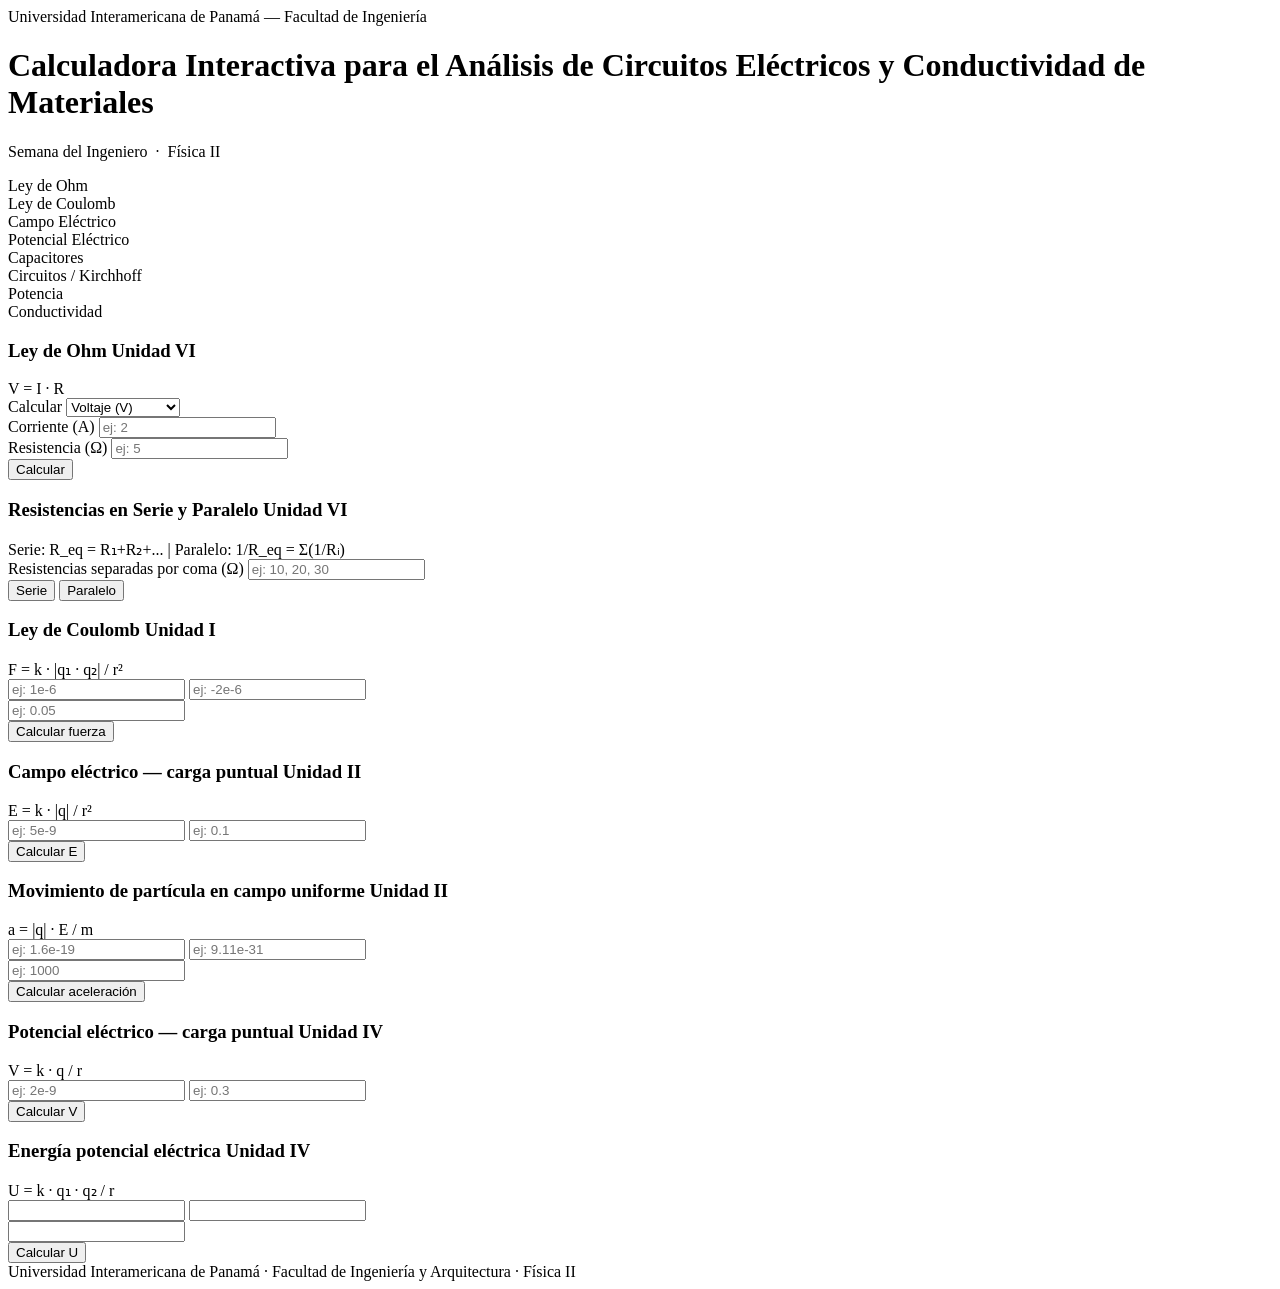
==== Final-code/index.html @ 4e96c0fd "feat: separa versión final standalone y versión de desarrollo del proyecto" ====
<!DOCTYPE html>
<html lang="es">
<head>
  <meta charset="UTF-8" />
  <meta name="viewport" content="width=device-width, initial-scale=1.0" />
  <title>Calculadora Interactiva — Análisis de Circuitos Eléctricos y Conductividad de Materiales</title>
  <link rel="stylesheet" href="styles.css">
</head>
<body>

<header>
  <div class="header-badge">Universidad Interamericana de Panamá — Facultad de Ingeniería</div>
  <h1>Calculadora Interactiva para el Análisis de Circuitos Eléctricos y Conductividad de Materiales</h1>
  <p>Semana del Ingeniero &nbsp;·&nbsp; Física II</p>
</header>

<div class="container">

  <div class="tabs">
    <div class="tab active" onclick="showTab('ohm',this)">Ley de Ohm</div>
    <div class="tab" onclick="showTab('coulomb',this)">Ley de Coulomb</div>
    <div class="tab" onclick="showTab('campo',this)">Campo Eléctrico</div>
    <div class="tab" onclick="showTab('potencial',this)">Potencial Eléctrico</div>
    <div class="tab" onclick="showTab('capacitor',this)">Capacitores</div>
    <div class="tab" onclick="showTab('kirchhoff',this)">Circuitos / Kirchhoff</div>
    <div class="tab" onclick="showTab('potencia',this)">Potencia</div>
    <div class="tab" onclick="showTab('materiales',this)">Conductividad</div>
  </div>

  <!-- ═══════════════ OHM ═══════════════ -->
  <div class="panel active" id="panel-ohm">
    <div class="card">
      <h3>Ley de Ohm <span class="badge">Unidad VI</span></h3>
      <div class="formula">V = I · R</div>

      <div class="field">
        <label>Calcular</label>
        <select id="ohm-target" onchange="resetR('ohm-res')">
          <option value="V">Voltaje (V)</option>
          <option value="I">Corriente (A)</option>
          <option value="R">Resistencia (Ω)</option>
        </select>
      </div>

      <div class="field-row">
        <div class="field">
          <label id="ohm-l1">Corriente (A)</label>
          <input type="number" id="ohm-a" placeholder="ej: 2">
        </div>
        <div class="field">
          <label id="ohm-l2">Resistencia (Ω)</label>
          <input type="number" id="ohm-b" placeholder="ej: 5">
        </div>
      </div>

      <button class="btn" onclick="calcOhm()">Calcular</button>

      <div class="result" id="ohm-res">
        <div class="result-value" id="ohm-val"></div>
        <div class="result-label" id="ohm-lbl"></div>
      </div>
    </div>

    <div class="card">
      <h3>Resistencias en Serie y Paralelo <span class="badge">Unidad VI</span></h3>
      <div class="formula">Serie: R_eq = R₁+R₂+... | Paralelo: 1/R_eq = Σ(1/Rᵢ)</div>

      <div class="field">
        <label>Resistencias separadas por coma (Ω)</label>
        <input type="text" id="res-list" placeholder="ej: 10, 20, 30">
      </div>

      <div class="btn-row">
        <button class="btn" onclick="calcSerie()">Serie</button>
        <button class="btn" onclick="calcParalelo()">Paralelo</button>
      </div>

      <div class="result" id="res-res">
        <div class="result-value" id="res-val"></div>
        <div class="result-label" id="res-lbl"></div>
      </div>
    </div>
  </div>  
  <!-- ═══════════════ COULOMb ═══════════════ -->
  <div class="panel" id="panel-coulomb">
    <div class="card">
      <h3>Ley de Coulomb <span class="badge">Unidad I</span></h3>
      <div class="formula">F = k · |q₁ · q₂| / r²</div>

      <div class="field-row">
        <input type="number" id="cou-q1" placeholder="ej: 1e-6">
        <input type="number" id="cou-q2" placeholder="ej: -2e-6">
      </div>

      <div class="field">
        <input type="number" id="cou-r" placeholder="ej: 0.05">
      </div>

      <button class="btn" onclick="calcCoulomb()">Calcular fuerza</button>

      <div class="result" id="cou-res">
        <div class="result-value" id="cou-val"></div>
        <div class="result-label" id="cou-lbl"></div>
      </div>
    </div>
  </div>

  <!-- ═══════════════ CAMPO ═══════════════ -->
  <div class="panel" id="panel-campo">
    <div class="card">
      <h3>Campo eléctrico — carga puntual <span class="badge">Unidad II</span></h3>
      <div class="formula">E = k · |q| / r²</div>

      <div class="field-row">
        <input type="number" id="ce-q" placeholder="ej: 5e-9">
        <input type="number" id="ce-r" placeholder="ej: 0.1">
      </div>

      <button class="btn" onclick="calcCampo()">Calcular E</button>

      <div class="result" id="ce-res">
        <div class="result-value" id="ce-val"></div>
        <div class="result-label" id="ce-lbl"></div>
      </div>
    </div>

    <div class="card">
      <h3>Movimiento de partícula en campo uniforme <span class="badge">Unidad II</span></h3>
      <div class="formula">a = |q| · E / m</div>

      <div class="field-row">
        <input type="number" id="mp-q" placeholder="ej: 1.6e-19">
        <input type="number" id="mp-m" placeholder="ej: 9.11e-31">
      </div>

      <div class="field">
        <input type="number" id="mp-e" placeholder="ej: 1000">
      </div>

      <button class="btn" onclick="calcMovPart()">Calcular aceleración</button>

      <div class="result" id="mp-res">
        <div class="result-value" id="mp-val"></div>
        <div class="result-label" id="mp-lbl"></div>
      </div>
    </div>
  </div>

  <!-- ═══════════════ POTENCIAL ═══════════════ -->
  <div class="panel" id="panel-potencial">
    <div class="card">
      <h3>Potencial eléctrico — carga puntual <span class="badge">Unidad IV</span></h3>
      <div class="formula">V = k · q / r</div>

      <div class="field-row">
        <input type="number" id="pot-q" placeholder="ej: 2e-9">
        <input type="number" id="pot-r" placeholder="ej: 0.3">
      </div>

      <button class="btn" onclick="calcPotencial()">Calcular V</button>

      <div class="result" id="pot-res">
        <div class="result-value" id="pot-val"></div>
        <div class="result-label" id="pot-lbl"></div>
      </div>
    </div>

    <div class="card">
      <h3>Energía potencial eléctrica <span class="badge">Unidad IV</span></h3>
      <div class="formula">U = k · q₁ · q₂ / r</div>

      <div class="field-row">
        <input type="number" id="ep-q1">
        <input type="number" id="ep-q2">
      </div>

      <div class="field">
        <input type="number" id="ep-r">
      </div>

      <button class="btn" onclick="calcEnergiaPot()">Calcular U</button>

      <div class="result" id="ep-res">
        <div class="result-value" id="ep-val"></div>
        <div class="result-label" id="ep-lbl"></div>
      </div>
    </div>
  </div>

  
  
</div>

<footer>
  Universidad Interamericana de Panamá · Facultad de Ingeniería y Arquitectura · Física II
</footer>

<script src="script.js"></script>
</body>
</html>
<!-- final -->
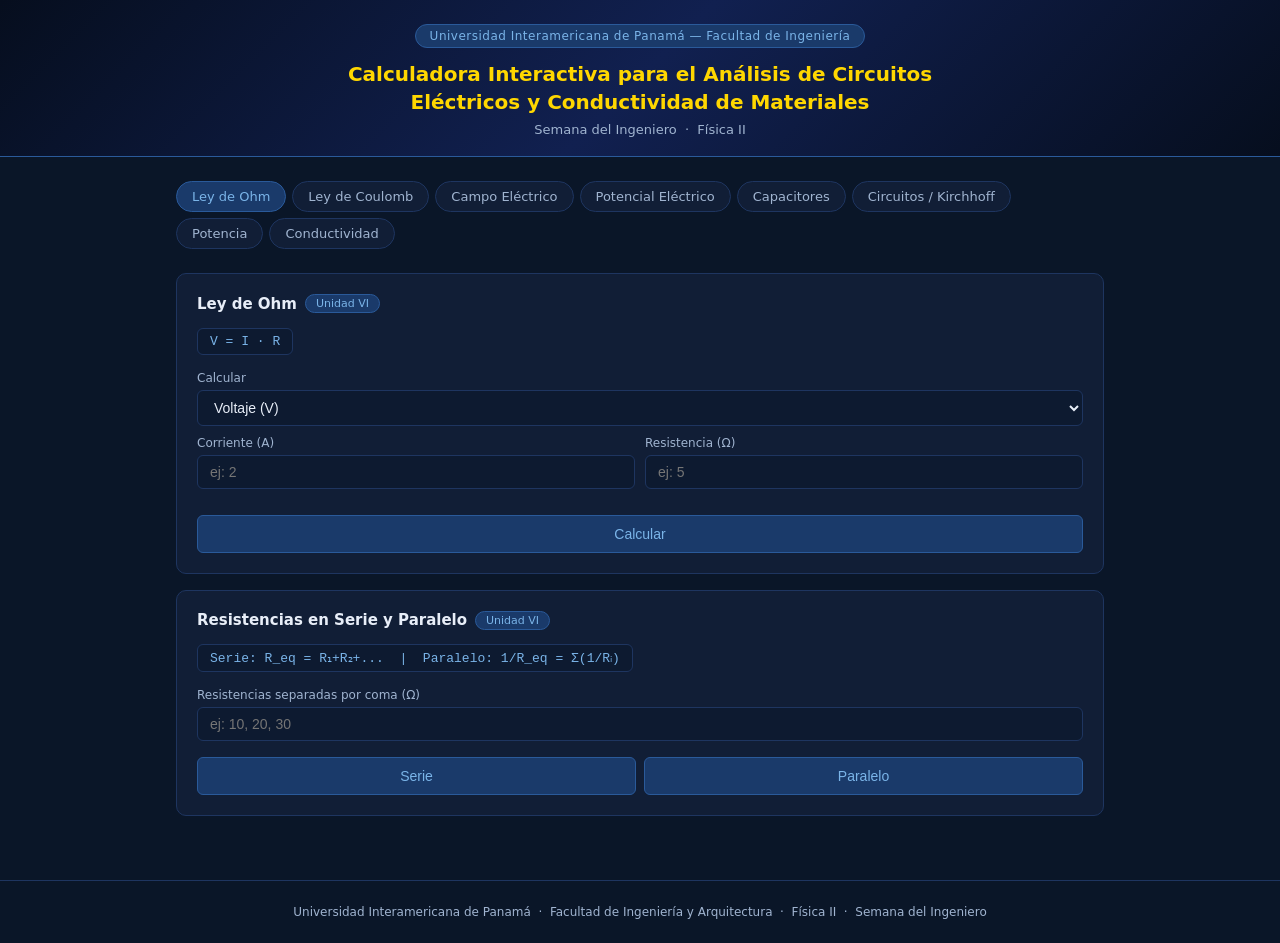
==== commit 8fb92dea: "fix" ====
--- a/Final-code/index.html
+++ b/Final-code/index.html
@@ -4,7 +4,225 @@
   <meta charset="UTF-8" />
   <meta name="viewport" content="width=device-width, initial-scale=1.0" />
   <title>Calculadora Interactiva — Análisis de Circuitos Eléctricos y Conductividad de Materiales</title>
-  <link rel="stylesheet" href="styles.css">
+  <style>
+    *, *::before, *::after { box-sizing: border-box; margin: 0; padding: 0; }
+
+    :root {
+      --navy: #0a1628;
+      --navy2: #1a2d5a;
+      --blue-mid: #2a5a9a;
+      --blue-light: #7ab4e8;
+      --gold: #FFD700;
+      --text: #e8eef8;
+      --text-muted: #a0b4d0;
+      --card-bg: #111e36;
+      --card-border: #1e3560;
+      --input-bg: #0d1a30;
+      --result-bg: #0f2040;
+      --green: #27a060;
+      --amber: #ba7517;
+      --red: #a32d2d;
+      --radius: 10px;
+      --radius-sm: 6px;
+    }
+
+    body {
+      font-family: 'Segoe UI', system-ui, sans-serif;
+      background: var(--navy);
+      color: var(--text);
+      min-height: 100vh;
+    }
+
+    /* ── HEADER ── */
+    header {
+      background: linear-gradient(135deg, #060e1e 0%, #112050 50%, #060e1e 100%);
+      border-bottom: 1px solid var(--blue-mid);
+      padding: 1.5rem 1rem 1.2rem;
+      text-align: center;
+    }
+
+    .header-badge {
+      display: inline-block;
+      background: #1a3a6a;
+      border: 1px solid var(--blue-mid);
+      color: var(--blue-light);
+      font-size: 12px;
+      padding: 4px 14px;
+      border-radius: 20px;
+      margin-bottom: 12px;
+      letter-spacing: 0.5px;
+    }
+
+    header h1 {
+      color: var(--gold);
+      font-size: clamp(15px, 3vw, 20px);
+      font-weight: 600;
+      line-height: 1.4;
+      max-width: 700px;
+      margin: 0 auto 6px;
+    }
+
+    header p {
+      color: var(--text-muted);
+      font-size: 13px;
+    }
+
+    /* ── LAYOUT ── */
+    .container { max-width: 960px; margin: 0 auto; padding: 1.5rem 1rem 3rem; }
+
+    /* ── TABS ── */
+    .tabs {
+      display: flex;
+      flex-wrap: wrap;
+      gap: 6px;
+      margin-bottom: 1.5rem;
+    }
+
+    .tab {
+      padding: 7px 15px;
+      border-radius: 20px;
+      border: 1px solid var(--card-border);
+      background: var(--card-bg);
+      color: var(--text-muted);
+      font-size: 13px;
+      cursor: pointer;
+      transition: all 0.15s;
+      white-space: nowrap;
+    }
+
+    .tab:hover { border-color: var(--blue-mid); color: var(--text); }
+    .tab.active { background: #1a3a6a; color: var(--blue-light); border-color: var(--blue-mid); }
+
+    /* ── PANELS ── */
+    .panel { display: none; }
+    .panel.active { display: block; }
+
+    /* ── CARDS ── */
+    .card {
+      background: var(--card-bg);
+      border: 1px solid var(--card-border);
+      border-radius: var(--radius);
+      padding: 1.25rem;
+      margin-bottom: 1rem;
+    }
+
+    .card h3 {
+      font-size: 15px;
+      font-weight: 600;
+      color: var(--text);
+      margin-bottom: 0.9rem;
+      display: flex;
+      align-items: center;
+      gap: 8px;
+      flex-wrap: wrap;
+    }
+
+    .badge {
+      font-size: 11px;
+      padding: 2px 10px;
+      border-radius: 12px;
+      background: #1a3a6a;
+      color: var(--blue-light);
+      border: 1px solid var(--blue-mid);
+      font-weight: 400;
+    }
+
+    /* ── FORMULA PILL ── */
+    .formula {
+      display: inline-block;
+      font-family: 'Courier New', monospace;
+      font-size: 13px;
+      background: var(--input-bg);
+      border: 1px solid var(--card-border);
+      padding: 5px 12px;
+      border-radius: var(--radius-sm);
+      color: var(--blue-light);
+      margin-bottom: 1rem;
+    }
+
+    /* ── FORM ELEMENTS ── */
+    .field-row { display: grid; grid-template-columns: 1fr 1fr; gap: 10px; margin-bottom: 10px; }
+    .field { display: flex; flex-direction: column; gap: 5px; margin-bottom: 10px; }
+    .field label { font-size: 12px; color: var(--text-muted); }
+
+    input[type="number"],
+    input[type="text"],
+    select {
+      background: var(--input-bg);
+      border: 1px solid var(--card-border);
+      border-radius: var(--radius-sm);
+      color: var(--text);
+      font-size: 14px;
+      padding: 8px 12px;
+      width: 100%;
+      outline: none;
+      transition: border-color 0.15s;
+    }
+
+    input:focus, select:focus { border-color: var(--blue-mid); }
+    select option { background: #0d1a30; }
+
+    /* ── BUTTONS ── */
+    .btn {
+      width: 100%;
+      padding: 10px;
+      border-radius: var(--radius-sm);
+      border: 1px solid var(--blue-mid);
+      background: #1a3a6a;
+      color: var(--blue-light);
+      font-size: 14px;
+      cursor: pointer;
+      margin-top: 6px;
+      transition: background 0.15s;
+    }
+    .btn:hover { background: #1e4580; }
+
+    .btn-row { display: grid; grid-template-columns: 1fr 1fr; gap: 8px; margin-top: 8px; }
+
+    /* ── RESULT BOX ── */
+    .result {
+      display: none;
+      margin-top: 12px;
+      padding: 12px 16px;
+      background: var(--result-bg);
+      border-radius: var(--radius-sm);
+      border-left: 3px solid var(--blue-mid);
+    }
+    .result.show { display: block; }
+    .result-value { font-size: 24px; font-weight: 600; color: var(--blue-light); }
+    .result-label { font-size: 12px; color: var(--text-muted); margin-top: 4px; font-family: 'Courier New', monospace; }
+
+    /* ── MATERIAL CARDS ── */
+    .mat-grid { display: grid; grid-template-columns: repeat(auto-fill, minmax(180px, 1fr)); gap: 10px; }
+    .mat-card {
+      background: var(--input-bg);
+      border: 1px solid var(--card-border);
+      border-radius: var(--radius-sm);
+      padding: 12px;
+    }
+    .mat-name { font-size: 13px; font-weight: 600; margin-bottom: 4px; }
+    .mat-val { font-size: 19px; font-weight: 600; color: var(--blue-light); }
+    .mat-unit { font-size: 11px; color: var(--text-muted); }
+    .mat-type { font-size: 11px; margin-top: 4px; }
+    .cond { color: #27a060; }
+    .semi { color: #ba7517; }
+    .ins  { color: #a32d2d; }
+
+    /* ── RESPONSIVE ── */
+    @media (max-width: 500px) {
+      .field-row, .btn-row { grid-template-columns: 1fr; }
+      .tab { font-size: 12px; padding: 6px 11px; }
+    }
+
+    /* ── FOOTER ── */
+    footer {
+      text-align: center;
+      padding: 1.5rem 1rem;
+      font-size: 12px;
+      color: var(--text-muted);
+      border-top: 1px solid var(--card-border);
+    }
+  </style>
 </head>
 <body>
 
@@ -16,6 +234,7 @@
 
 <div class="container">
 
+  <!-- TABS -->
   <div class="tabs">
     <div class="tab active" onclick="showTab('ohm',this)">Ley de Ohm</div>
     <div class="tab" onclick="showTab('coulomb',this)">Ley de Coulomb</div>
@@ -32,7 +251,6 @@
     <div class="card">
       <h3>Ley de Ohm <span class="badge">Unidad VI</span></h3>
       <div class="formula">V = I · R</div>
-
       <div class="field">
         <label>Calcular</label>
         <select id="ohm-target" onchange="resetR('ohm-res')">
@@ -41,67 +259,38 @@
           <option value="R">Resistencia (Ω)</option>
         </select>
       </div>
-
-      <div class="field-row">
-        <div class="field">
-          <label id="ohm-l1">Corriente (A)</label>
-          <input type="number" id="ohm-a" placeholder="ej: 2">
-        </div>
-        <div class="field">
-          <label id="ohm-l2">Resistencia (Ω)</label>
-          <input type="number" id="ohm-b" placeholder="ej: 5">
-        </div>
-      </div>
-
+      <div class="field-row">
+        <div class="field"><label id="ohm-l1">Corriente (A)</label><input type="number" id="ohm-a" placeholder="ej: 2"></div>
+        <div class="field"><label id="ohm-l2">Resistencia (Ω)</label><input type="number" id="ohm-b" placeholder="ej: 5"></div>
+      </div>
       <button class="btn" onclick="calcOhm()">Calcular</button>
-
-      <div class="result" id="ohm-res">
-        <div class="result-value" id="ohm-val"></div>
-        <div class="result-label" id="ohm-lbl"></div>
-      </div>
-    </div>
-
+      <div class="result" id="ohm-res"><div class="result-value" id="ohm-val"></div><div class="result-label" id="ohm-lbl"></div></div>
+    </div>
     <div class="card">
       <h3>Resistencias en Serie y Paralelo <span class="badge">Unidad VI</span></h3>
-      <div class="formula">Serie: R_eq = R₁+R₂+... | Paralelo: 1/R_eq = Σ(1/Rᵢ)</div>
-
-      <div class="field">
-        <label>Resistencias separadas por coma (Ω)</label>
-        <input type="text" id="res-list" placeholder="ej: 10, 20, 30">
-      </div>
-
+      <div class="formula">Serie: R_eq = R₁+R₂+... &nbsp;|&nbsp; Paralelo: 1/R_eq = Σ(1/Rᵢ)</div>
+      <div class="field"><label>Resistencias separadas por coma (Ω)</label><input type="text" id="res-list" placeholder="ej: 10, 20, 30"></div>
       <div class="btn-row">
         <button class="btn" onclick="calcSerie()">Serie</button>
         <button class="btn" onclick="calcParalelo()">Paralelo</button>
       </div>
-
-      <div class="result" id="res-res">
-        <div class="result-value" id="res-val"></div>
-        <div class="result-label" id="res-lbl"></div>
-      </div>
-    </div>
-  </div>  
-  <!-- ═══════════════ COULOMb ═══════════════ -->
+      <div class="result" id="res-res"><div class="result-value" id="res-val"></div><div class="result-label" id="res-lbl"></div></div>
+    </div>
+  </div>
+
+  <!-- ═══════════════ COULOMB ═══════════════ -->
   <div class="panel" id="panel-coulomb">
     <div class="card">
       <h3>Ley de Coulomb <span class="badge">Unidad I</span></h3>
       <div class="formula">F = k · |q₁ · q₂| / r²</div>
-
-      <div class="field-row">
-        <input type="number" id="cou-q1" placeholder="ej: 1e-6">
-        <input type="number" id="cou-q2" placeholder="ej: -2e-6">
-      </div>
-
-      <div class="field">
-        <input type="number" id="cou-r" placeholder="ej: 0.05">
-      </div>
-
+      <p style="font-size:12px;color:var(--text-muted);margin-bottom:12px">k = 8.99 × 10⁹ N·m²/C²</p>
+      <div class="field-row">
+        <div class="field"><label>Carga q₁ (C)</label><input type="number" id="cou-q1" placeholder="ej: 1e-6"></div>
+        <div class="field"><label>Carga q₂ (C)</label><input type="number" id="cou-q2" placeholder="ej: -2e-6"></div>
+      </div>
+      <div class="field"><label>Distancia r (m)</label><input type="number" id="cou-r" placeholder="ej: 0.05"></div>
       <button class="btn" onclick="calcCoulomb()">Calcular fuerza</button>
-
-      <div class="result" id="cou-res">
-        <div class="result-value" id="cou-val"></div>
-        <div class="result-label" id="cou-lbl"></div>
-      </div>
+      <div class="result" id="cou-res"><div class="result-value" id="cou-val"></div><div class="result-label" id="cou-lbl"></div></div>
     </div>
   </div>
 
@@ -110,39 +299,23 @@
     <div class="card">
       <h3>Campo eléctrico — carga puntual <span class="badge">Unidad II</span></h3>
       <div class="formula">E = k · |q| / r²</div>
-
-      <div class="field-row">
-        <input type="number" id="ce-q" placeholder="ej: 5e-9">
-        <input type="number" id="ce-r" placeholder="ej: 0.1">
-      </div>
-
+      <div class="field-row">
+        <div class="field"><label>Carga fuente q (C)</label><input type="number" id="ce-q" placeholder="ej: 5e-9"></div>
+        <div class="field"><label>Distancia r (m)</label><input type="number" id="ce-r" placeholder="ej: 0.1"></div>
+      </div>
       <button class="btn" onclick="calcCampo()">Calcular E</button>
-
-      <div class="result" id="ce-res">
-        <div class="result-value" id="ce-val"></div>
-        <div class="result-label" id="ce-lbl"></div>
-      </div>
-    </div>
-
+      <div class="result" id="ce-res"><div class="result-value" id="ce-val"></div><div class="result-label" id="ce-lbl"></div></div>
+    </div>
     <div class="card">
       <h3>Movimiento de partícula en campo uniforme <span class="badge">Unidad II</span></h3>
       <div class="formula">a = |q| · E / m</div>
-
-      <div class="field-row">
-        <input type="number" id="mp-q" placeholder="ej: 1.6e-19">
-        <input type="number" id="mp-m" placeholder="ej: 9.11e-31">
-      </div>
-
-      <div class="field">
-        <input type="number" id="mp-e" placeholder="ej: 1000">
-      </div>
-
+      <div class="field-row">
+        <div class="field"><label>Carga q (C)</label><input type="number" id="mp-q" placeholder="ej: 1.6e-19"></div>
+        <div class="field"><label>Masa m (kg)</label><input type="number" id="mp-m" placeholder="ej: 9.11e-31"></div>
+      </div>
+      <div class="field"><label>Campo E (N/C)</label><input type="number" id="mp-e" placeholder="ej: 1000"></div>
       <button class="btn" onclick="calcMovPart()">Calcular aceleración</button>
-
-      <div class="result" id="mp-res">
-        <div class="result-value" id="mp-val"></div>
-        <div class="result-label" id="mp-lbl"></div>
-      </div>
+      <div class="result" id="mp-res"><div class="result-value" id="mp-val"></div><div class="result-label" id="mp-lbl"></div></div>
     </div>
   </div>
 
@@ -151,51 +324,349 @@
     <div class="card">
       <h3>Potencial eléctrico — carga puntual <span class="badge">Unidad IV</span></h3>
       <div class="formula">V = k · q / r</div>
-
-      <div class="field-row">
-        <input type="number" id="pot-q" placeholder="ej: 2e-9">
-        <input type="number" id="pot-r" placeholder="ej: 0.3">
-      </div>
-
+      <div class="field-row">
+        <div class="field"><label>Carga q (C)</label><input type="number" id="pot-q" placeholder="ej: 2e-9"></div>
+        <div class="field"><label>Distancia r (m)</label><input type="number" id="pot-r" placeholder="ej: 0.3"></div>
+      </div>
       <button class="btn" onclick="calcPotencial()">Calcular V</button>
-
-      <div class="result" id="pot-res">
-        <div class="result-value" id="pot-val"></div>
-        <div class="result-label" id="pot-lbl"></div>
-      </div>
-    </div>
-
+      <div class="result" id="pot-res"><div class="result-value" id="pot-val"></div><div class="result-label" id="pot-lbl"></div></div>
+    </div>
     <div class="card">
       <h3>Energía potencial eléctrica <span class="badge">Unidad IV</span></h3>
       <div class="formula">U = k · q₁ · q₂ / r</div>
-
-      <div class="field-row">
-        <input type="number" id="ep-q1">
-        <input type="number" id="ep-q2">
-      </div>
-
+      <div class="field-row">
+        <div class="field"><label>Carga q₁ (C)</label><input type="number" id="ep-q1" placeholder="ej: 1e-9"></div>
+        <div class="field"><label>Carga q₂ (C)</label><input type="number" id="ep-q2" placeholder="ej: 1e-9"></div>
+      </div>
+      <div class="field"><label>Distancia r (m)</label><input type="number" id="ep-r" placeholder="ej: 0.2"></div>
+      <button class="btn" onclick="calcEnergiaPot()">Calcular U</button>
+      <div class="result" id="ep-res"><div class="result-value" id="ep-val"></div><div class="result-label" id="ep-lbl"></div></div>
+    </div>
+  </div>
+
+  <!-- ═══════════════ CAPACITOR ═══════════════ -->
+  <div class="panel" id="panel-capacitor">
+    <div class="card">
+      <h3>Capacitancia <span class="badge">Unidad V</span></h3>
+      <div class="formula">C = Q / V</div>
       <div class="field">
-        <input type="number" id="ep-r">
-      </div>
-
-      <button class="btn" onclick="calcEnergiaPot()">Calcular U</button>
-
-      <div class="result" id="ep-res">
-        <div class="result-value" id="ep-val"></div>
-        <div class="result-label" id="ep-lbl"></div>
-      </div>
-    </div>
-  </div>
-
-  
-  
+        <label>Calcular</label>
+        <select id="cap-target" onchange="resetR('cap-res')">
+          <option value="C">Capacitancia (F)</option>
+          <option value="Q">Carga (C)</option>
+          <option value="V">Voltaje (V)</option>
+        </select>
+      </div>
+      <div class="field-row">
+        <div class="field"><label id="cap-l1">Carga Q (C)</label><input type="number" id="cap-a" placeholder="ej: 1e-6"></div>
+        <div class="field"><label id="cap-l2">Voltaje V (V)</label><input type="number" id="cap-b" placeholder="ej: 12"></div>
+      </div>
+      <button class="btn" onclick="calcCap()">Calcular</button>
+      <div class="result" id="cap-res"><div class="result-value" id="cap-val"></div><div class="result-label" id="cap-lbl"></div></div>
+    </div>
+    <div class="card">
+      <h3>Energía almacenada en capacitor <span class="badge">Unidad V</span></h3>
+      <div class="formula">U = ½ · C · V²</div>
+      <div class="field-row">
+        <div class="field"><label>Capacitancia C (F)</label><input type="number" id="uc-c" placeholder="ej: 100e-6"></div>
+        <div class="field"><label>Voltaje V (V)</label><input type="number" id="uc-v" placeholder="ej: 12"></div>
+      </div>
+      <button class="btn" onclick="calcEnCap()">Calcular energía</button>
+      <div class="result" id="uc-res"><div class="result-value" id="uc-val"></div><div class="result-label" id="uc-lbl"></div></div>
+    </div>
+    <div class="card">
+      <h3>Capacitores en serie y paralelo <span class="badge">Unidad V</span></h3>
+      <div class="formula">Serie: 1/C = Σ(1/Cᵢ) &nbsp;|&nbsp; Paralelo: C = ΣCᵢ</div>
+      <div class="field"><label>Capacitancias separadas por coma (F)</label><input type="text" id="capn-list" placeholder="ej: 10e-6, 20e-6, 30e-6"></div>
+      <div class="btn-row">
+        <button class="btn" onclick="calcCapSerie()">Serie</button>
+        <button class="btn" onclick="calcCapPar()">Paralelo</button>
+      </div>
+      <div class="result" id="capn-res"><div class="result-value" id="capn-val"></div><div class="result-label" id="capn-lbl"></div></div>
+    </div>
+  </div>
+
+  <!-- ═══════════════ KIRCHHOFF ═══════════════ -->
+  <div class="panel" id="panel-kirchhoff">
+    <div class="card">
+      <h3>Divisor de voltaje <span class="badge">Unidad VII</span></h3>
+      <div class="formula">V₂ = Vs · R₂ / (R₁ + R₂)</div>
+      <div class="field-row">
+        <div class="field"><label>Voltaje fuente Vs (V)</label><input type="number" id="dv-vs" placeholder="ej: 12"></div>
+        <div class="field"><label>R₁ (Ω)</label><input type="number" id="dv-r1" placeholder="ej: 100"></div>
+      </div>
+      <div class="field"><label>R₂ (Ω)</label><input type="number" id="dv-r2" placeholder="ej: 200"></div>
+      <button class="btn" onclick="calcDivisor()">Calcular V₂</button>
+      <div class="result" id="dv-res"><div class="result-value" id="dv-val"></div><div class="result-label" id="dv-lbl"></div></div>
+    </div>
+    <div class="card">
+      <h3>KVL — Lazo simple (Leyes de Kirchhoff) <span class="badge">Unidad VII</span></h3>
+      <div class="formula">ΣV = 0 &nbsp;→&nbsp; I = FEM / (R₁ + R₂)</div>
+      <div class="field-row">
+        <div class="field"><label>FEM / Fuente (V)</label><input type="number" id="kv-fem" placeholder="ej: 9"></div>
+        <div class="field"><label>R₁ (Ω)</label><input type="number" id="kv-r1" placeholder="ej: 100"></div>
+      </div>
+      <div class="field"><label>R₂ (Ω)</label><input type="number" id="kv-r2" placeholder="ej: 200"></div>
+      <button class="btn" onclick="calcKVL()">Calcular corriente y caídas</button>
+      <div class="result" id="kv-res"><div class="result-value" id="kv-val"></div><div class="result-label" id="kv-lbl"></div></div>
+    </div>
+  </div>
+
+  <!-- ═══════════════ POTENCIA ═══════════════ -->
+  <div class="panel" id="panel-potencia">
+    <div class="card">
+      <h3>Potencia eléctrica <span class="badge">Unidad VI</span></h3>
+      <div class="formula">P = V · I = I² · R = V² / R</div>
+      <div class="field">
+        <label>Calcular usando</label>
+        <select id="pw-mode" onchange="resetR('pw-res')">
+          <option value="VI">V y I → P</option>
+          <option value="IR">I y R → P</option>
+          <option value="VR">V y R → P</option>
+        </select>
+      </div>
+      <div class="field-row">
+        <div class="field"><label id="pw-l1">Voltaje V (V)</label><input type="number" id="pw-a" placeholder="ej: 120"></div>
+        <div class="field"><label id="pw-l2">Corriente I (A)</label><input type="number" id="pw-b" placeholder="ej: 2"></div>
+      </div>
+      <button class="btn" onclick="calcPotencia()">Calcular potencia</button>
+      <div class="result" id="pw-res"><div class="result-value" id="pw-val"></div><div class="result-label" id="pw-lbl"></div></div>
+    </div>
+    <div class="card">
+      <h3>Efecto Joule — Calor disipado <span class="badge">Unidad VI</span></h3>
+      <div class="formula">Q = I² · R · t</div>
+      <div class="field-row">
+        <div class="field"><label>Corriente I (A)</label><input type="number" id="j-i" placeholder="ej: 3"></div>
+        <div class="field"><label>Resistencia R (Ω)</label><input type="number" id="j-r" placeholder="ej: 10"></div>
+      </div>
+      <div class="field"><label>Tiempo t (s)</label><input type="number" id="j-t" placeholder="ej: 60"></div>
+      <button class="btn" onclick="calcJoule()">Calcular calor disipado</button>
+      <div class="result" id="j-res"><div class="result-value" id="j-val"></div><div class="result-label" id="j-lbl"></div></div>
+    </div>
+  </div>
+
+  <!-- ═══════════════ MATERIALES ═══════════════ -->
+  <div class="panel" id="panel-materiales">
+    <div class="card">
+      <h3>Conductividad eléctrica de materiales <span class="badge">Unidades I · III · VI</span></h3>
+      <div class="mat-grid">
+        <div class="mat-card"><div class="mat-name">Cobre</div><div class="mat-val">5.96×10⁷</div><div class="mat-unit">S/m</div><div class="mat-type cond">Conductor — electrones libres</div></div>
+        <div class="mat-card"><div class="mat-name">Aluminio</div><div class="mat-val">3.77×10⁷</div><div class="mat-unit">S/m</div><div class="mat-type cond">Conductor — electrones libres</div></div>
+        <div class="mat-card"><div class="mat-name">Hierro</div><div class="mat-val">1.00×10⁷</div><div class="mat-unit">S/m</div><div class="mat-type cond">Conductor — electrones libres</div></div>
+        <div class="mat-card"><div class="mat-name">Silicio</div><div class="mat-val">~1×10³</div><div class="mat-unit">S/m</div><div class="mat-type semi">Semiconductor</div></div>
+        <div class="mat-card"><div class="mat-name">Agua con sal</div><div class="mat-val">~21.4</div><div class="mat-unit">S/m</div><div class="mat-type semi">Conductor iónico</div></div>
+        <div class="mat-card"><div class="mat-name">Agua destilada</div><div class="mat-val">~5.5×10⁻⁶</div><div class="mat-unit">S/m</div><div class="mat-type ins">Muy baja conductividad</div></div>
+        <div class="mat-card"><div class="mat-name">Vidrio</div><div class="mat-val">~10⁻¹²</div><div class="mat-unit">S/m</div><div class="mat-type ins">Aislador</div></div>
+        <div class="mat-card"><div class="mat-name">Caucho</div><div class="mat-val">~10⁻¹⁵</div><div class="mat-unit">S/m</div><div class="mat-type ins">Aislador</div></div>
+      </div>
+    </div>
+    <div class="card">
+      <h3>Resistencia de un conductor — Resistividad <span class="badge">Unidad VI</span></h3>
+      <div class="formula">R = ρ · L / A</div>
+      <div class="field-row">
+        <div class="field">
+          <label>Material</label>
+          <select id="mat-sel" onchange="setRho()">
+            <option value="1.68e-8">Cobre (ρ = 1.68×10⁻⁸ Ω·m)</option>
+            <option value="2.65e-8">Aluminio (ρ = 2.65×10⁻⁸ Ω·m)</option>
+            <option value="1e-7">Hierro (ρ = 1×10⁻⁷ Ω·m)</option>
+            <option value="custom">Personalizado</option>
+          </select>
+        </div>
+        <div class="field"><label>Resistividad ρ (Ω·m)</label><input type="number" id="rho-val" value="1.68e-8"></div>
+      </div>
+      <div class="field-row">
+        <div class="field"><label>Longitud L (m)</label><input type="number" id="rho-l" placeholder="ej: 10"></div>
+        <div class="field"><label>Área transversal A (m²)</label><input type="number" id="rho-a" placeholder="ej: 1e-6"></div>
+      </div>
+      <button class="btn" onclick="calcResistividad()">Calcular R</button>
+      <div class="result" id="rho-res"><div class="result-value" id="rho-val2"></div><div class="result-label" id="rho-lbl"></div></div>
+    </div>
+  </div>
+
 </div>
 
 <footer>
-  Universidad Interamericana de Panamá · Facultad de Ingeniería y Arquitectura · Física II
+  Universidad Interamericana de Panamá &nbsp;·&nbsp; Facultad de Ingeniería y Arquitectura &nbsp;·&nbsp; Física II &nbsp;·&nbsp; Semana del Ingeniero
 </footer>
 
-<script src="script.js"></script>
+<script>
+  const K = 8.99e9;
+
+  function showTab(id, el) {
+    document.querySelectorAll('.panel').forEach(p => p.classList.remove('active'));
+    document.querySelectorAll('.tab').forEach(t => t.classList.remove('active'));
+    document.getElementById('panel-' + id).classList.add('active');
+    el.classList.add('active');
+  }
+
+  function resetR(id) {
+    document.getElementById(id).classList.remove('show');
+  }
+
+  function fmt(n) {
+    if (isNaN(n) || !isFinite(n)) return '—';
+    if (Math.abs(n) >= 1e5 || (Math.abs(n) < 0.001 && n !== 0)) return n.toExponential(4);
+    return parseFloat(n.toFixed(6)).toString();
+  }
+
+  function setResult(resId, valId, lblId, val, lbl) {
+    document.getElementById(resId).classList.add('show');
+    document.getElementById(valId).textContent = val;
+    document.getElementById(lblId).textContent = lbl;
+  }
+
+  function getNum(id) { return parseFloat(document.getElementById(id).value); }
+  function getStr(id) { return document.getElementById(id).value; }
+
+  // ── OHM ──
+  function calcOhm() {
+    const t = getStr('ohm-target'), a = getNum('ohm-a'), b = getNum('ohm-b');
+    if (isNaN(a) || isNaN(b)) return;
+    let res, unit;
+    if (t === 'V') { res = a * b; unit = 'V'; }
+    else if (t === 'I') { res = a / b; unit = 'A'; }
+    else { res = a / b; unit = 'Ω'; }
+    setResult('ohm-res','ohm-val','ohm-lbl', fmt(res) + ' ' + unit,
+      t === 'V' ? `V = ${fmt(a)} A × ${fmt(b)} Ω` :
+      t === 'I' ? `I = ${fmt(a)} V ÷ ${fmt(b)} Ω` : `R = ${fmt(a)} V ÷ ${fmt(b)} A`);
+  }
+
+  function parseList(id) {
+    return getStr(id).split(',').map(Number).filter(v => !isNaN(v) && v > 0);
+  }
+
+  function calcSerie() {
+    const v = parseList('res-list'); if (!v.length) return;
+    const r = v.reduce((a, b) => a + b, 0);
+    setResult('res-res','res-val','res-lbl', fmt(r) + ' Ω', 'R_eq (serie) = ' + v.join(' + ') + ' = ' + fmt(r) + ' Ω');
+  }
+
+  function calcParalelo() {
+    const v = parseList('res-list'); if (!v.length) return;
+    const r = 1 / v.reduce((a, b) => a + 1/b, 0);
+    setResult('res-res','res-val','res-lbl', fmt(r) + ' Ω', 'R_eq (paralelo) = ' + fmt(r) + ' Ω');
+  }
+
+  // ── COULOMB ──
+  function calcCoulomb() {
+    const q1 = getNum('cou-q1'), q2 = getNum('cou-q2'), r = getNum('cou-r');
+    if (isNaN(q1) || isNaN(q2) || isNaN(r) || r <= 0) return;
+    const F = K * Math.abs(q1 * q2) / (r * r);
+    const tipo = q1 * q2 > 0 ? 'Repulsión' : 'Atracción';
+    setResult('cou-res','cou-val','cou-lbl', fmt(F) + ' N',
+      `F = k|q₁q₂|/r² = ${fmt(F)} N  —  ${tipo}`);
+  }
+
+  // ── CAMPO ──
+  function calcCampo() {
+    const q = getNum('ce-q'), r = getNum('ce-r');
+    if (isNaN(q) || isNaN(r) || r <= 0) return;
+    const E = K * Math.abs(q) / (r * r);
+    setResult('ce-res','ce-val','ce-lbl', fmt(E) + ' N/C', `E = k|q|/r² = ${fmt(E)} N/C`);
+  }
+
+  function calcMovPart() {
+    const q = getNum('mp-q'), m = getNum('mp-m'), e = getNum('mp-e');
+    if (isNaN(q) || isNaN(m) || isNaN(e) || m <= 0) return;
+    const a = Math.abs(q) * e / m;
+    setResult('mp-res','mp-val','mp-lbl', fmt(a) + ' m/s²', `a = |q|E/m = ${fmt(a)} m/s²`);
+  }
+
+  // ── POTENCIAL ──
+  function calcPotencial() {
+    const q = getNum('pot-q'), r = getNum('pot-r');
+    if (isNaN(q) || isNaN(r) || r <= 0) return;
+    const V = K * q / r;
+    setResult('pot-res','pot-val','pot-lbl', fmt(V) + ' V', `V = kq/r = ${fmt(V)} V`);
+  }
+
+  function calcEnergiaPot() {
+    const q1 = getNum('ep-q1'), q2 = getNum('ep-q2'), r = getNum('ep-r');
+    if (isNaN(q1) || isNaN(q2) || isNaN(r) || r <= 0) return;
+    const U = K * q1 * q2 / r;
+    setResult('ep-res','ep-val','ep-lbl', fmt(U) + ' J', `U = kq₁q₂/r = ${fmt(U)} J`);
+  }
+
+  // ── CAPACITOR ──
+  function calcCap() {
+    const t = getStr('cap-target'), a = getNum('cap-a'), b = getNum('cap-b');
+    if (isNaN(a) || isNaN(b)) return;
+    let res, unit;
+    if (t === 'C') { res = a / b; unit = 'F'; }
+    else if (t === 'Q') { res = a * b; unit = 'C'; }
+    else { res = a / b; unit = 'V'; }
+    setResult('cap-res','cap-val','cap-lbl', fmt(res) + ' ' + unit, `Resultado: ${fmt(res)} ${unit}`);
+  }
+
+  function calcEnCap() {
+    const c = getNum('uc-c'), v = getNum('uc-v');
+    if (isNaN(c) || isNaN(v)) return;
+    const U = 0.5 * c * v * v;
+    setResult('uc-res','uc-val','uc-lbl', fmt(U) + ' J', `U = ½CV² = ${fmt(U)} J`);
+  }
+
+  function calcCapSerie() {
+    const v = parseList('capn-list'); if (!v.length) return;
+    const c = 1 / v.reduce((a, b) => a + 1/b, 0);
+    setResult('capn-res','capn-val','capn-lbl', fmt(c) + ' F', `C_eq (serie) = ${fmt(c)} F`);
+  }
+
+  function calcCapPar() {
+    const v = parseList('capn-list'); if (!v.length) return;
+    const c = v.reduce((a, b) => a + b, 0);
+    setResult('capn-res','capn-val','capn-lbl', fmt(c) + ' F', `C_eq (paralelo) = ${fmt(c)} F`);
+  }
+
+  // ── KIRCHHOFF ──
+  function calcDivisor() {
+    const vs = getNum('dv-vs'), r1 = getNum('dv-r1'), r2 = getNum('dv-r2');
+    if (isNaN(vs) || isNaN(r1) || isNaN(r2) || r1+r2 === 0) return;
+    const v2 = vs * r2 / (r1 + r2);
+    setResult('dv-res','dv-val','dv-lbl', fmt(v2) + ' V',
+      `V₂ = ${fmt(vs)} × ${fmt(r2)} / (${fmt(r1)}+${fmt(r2)}) = ${fmt(v2)} V`);
+  }
+
+  function calcKVL() {
+    const fem = getNum('kv-fem'), r1 = getNum('kv-r1'), r2 = getNum('kv-r2');
+    if (isNaN(fem) || isNaN(r1) || isNaN(r2) || r1+r2 === 0) return;
+    const I = fem / (r1 + r2);
+    const vr1 = I * r1, vr2 = I * r2;
+    setResult('kv-res','kv-val','kv-lbl', `I = ${fmt(I)} A`,
+      `V_R1 = ${fmt(vr1)} V  |  V_R2 = ${fmt(vr2)} V  |  Verificación: ${fmt(vr1+vr2)} V ≈ FEM`);
+  }
+
+  // ── POTENCIA ──
+  function calcPotencia() {
+    const mode = getStr('pw-mode'), a = getNum('pw-a'), b = getNum('pw-b');
+    if (isNaN(a) || isNaN(b)) return;
+    let p;
+    if (mode === 'VI') p = a * b;
+    else if (mode === 'IR') p = a * a * b;
+    else p = a * a / b;
+    setResult('pw-res','pw-val','pw-lbl', fmt(p) + ' W', `P = ${fmt(p)} W`);
+  }
+
+  function calcJoule() {
+    const i = getNum('j-i'), r = getNum('j-r'), t = getNum('j-t');
+    if (isNaN(i) || isNaN(r) || isNaN(t)) return;
+    const q = i * i * r * t;
+    setResult('j-res','j-val','j-lbl', fmt(q) + ' J', `Q = I²Rt = ${fmt(q)} J`);
+  }
+
+  // ── MATERIALES ──
+  function setRho() {
+    const sel = document.getElementById('mat-sel').value;
+    if (sel !== 'custom') document.getElementById('rho-val').value = sel;
+  }
+
+  function calcResistividad() {
+    const rho = getNum('rho-val'), l = getNum('rho-l'), a = getNum('rho-a');
+    if (isNaN(rho) || isNaN(l) || isNaN(a) || a <= 0) return;
+    const R = rho * l / a;
+    setResult('rho-res','rho-val2','rho-lbl', fmt(R) + ' Ω',
+      `R = ρL/A = ${fmt(rho)} × ${fmt(l)} / ${fmt(a)} = ${fmt(R)} Ω`);
+  }
+</script>
 </body>
 </html>
-<!-- final -->
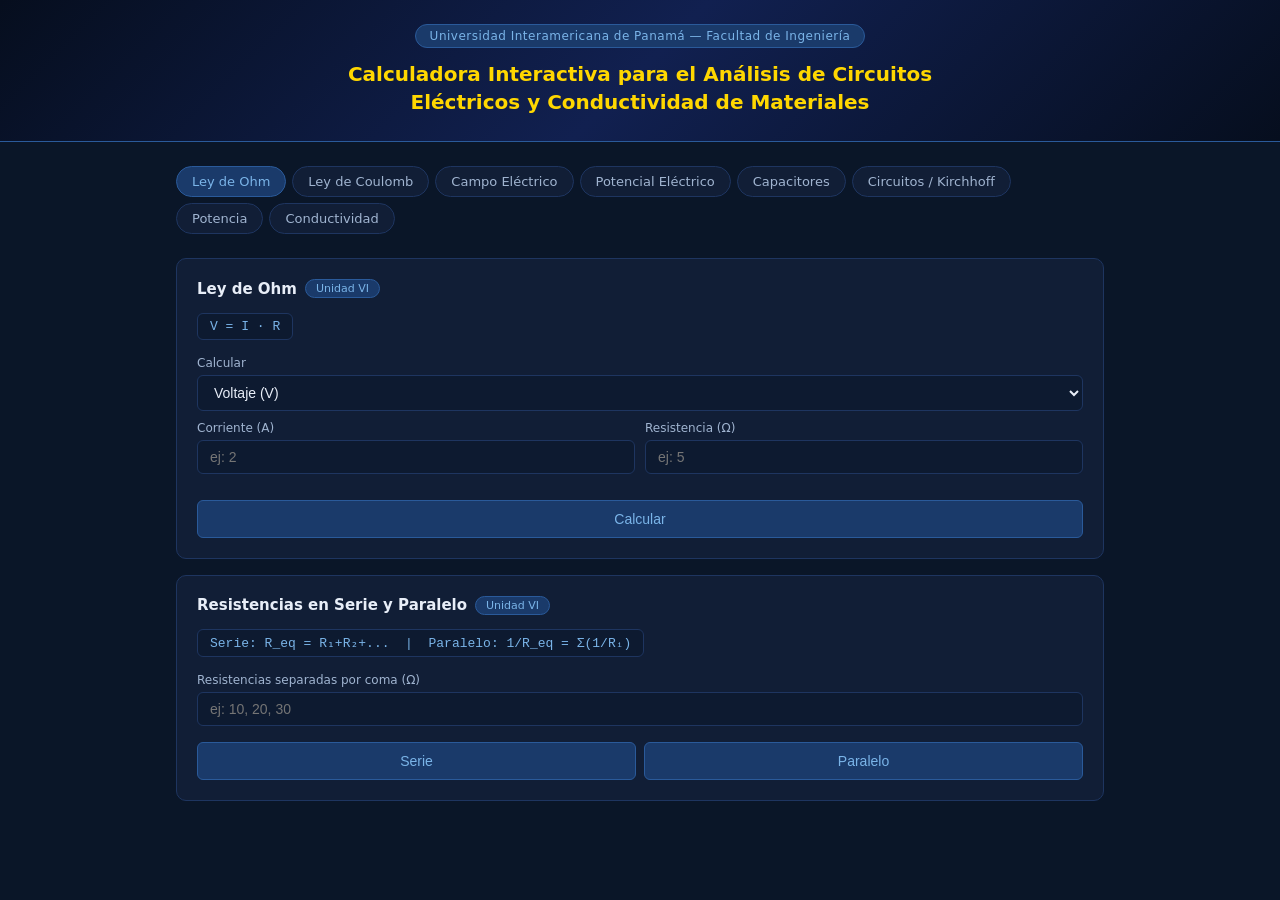
==== commit dfaad099: "ui: remove footer and simplify header layout" ====
--- a/Final-code/index.html
+++ b/Final-code/index.html
@@ -62,10 +62,6 @@
       margin: 0 auto 6px;
     }
 
-    header p {
-      color: var(--text-muted);
-      font-size: 13px;
-    }
 
     /* ── LAYOUT ── */
     .container { max-width: 960px; margin: 0 auto; padding: 1.5rem 1rem 3rem; }
@@ -213,15 +209,6 @@
       .field-row, .btn-row { grid-template-columns: 1fr; }
       .tab { font-size: 12px; padding: 6px 11px; }
     }
-
-    /* ── FOOTER ── */
-    footer {
-      text-align: center;
-      padding: 1.5rem 1rem;
-      font-size: 12px;
-      color: var(--text-muted);
-      border-top: 1px solid var(--card-border);
-    }
   </style>
 </head>
 <body>
@@ -229,7 +216,6 @@
 <header>
   <div class="header-badge">Universidad Interamericana de Panamá — Facultad de Ingeniería</div>
   <h1>Calculadora Interactiva para el Análisis de Circuitos Eléctricos y Conductividad de Materiales</h1>
-  <p>Semana del Ingeniero &nbsp;·&nbsp; Física II</p>
 </header>
 
 <div class="container">
@@ -486,9 +472,6 @@
 
 </div>
 
-<footer>
-  Universidad Interamericana de Panamá &nbsp;·&nbsp; Facultad de Ingeniería y Arquitectura &nbsp;·&nbsp; Física II &nbsp;·&nbsp; Semana del Ingeniero
-</footer>
 
 <script>
   const K = 8.99e9;
@@ -669,4 +652,4 @@
   }
 </script>
 </body>
-</html>
+</html>
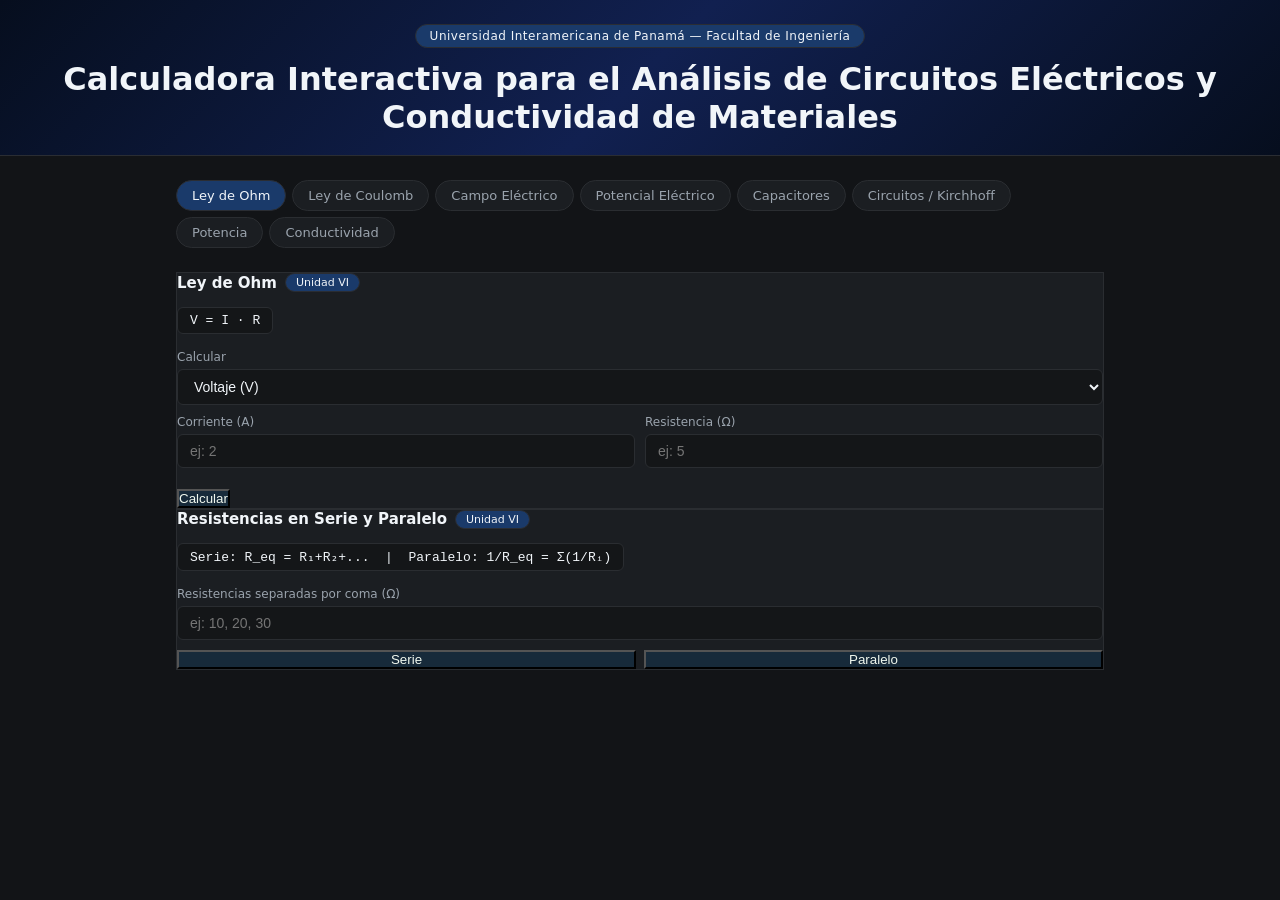
==== commit 51566fb7: "style: apply neutral dark professional color system and improve contrast" ====
--- a/Final-code/index.html
+++ b/Final-code/index.html
@@ -8,23 +8,36 @@
     *, *::before, *::after { box-sizing: border-box; margin: 0; padding: 0; }
 
     :root {
-      --navy: #0a1628;
-      --navy2: #1a2d5a;
-      --blue-mid: #2a5a9a;
-      --blue-light: #7ab4e8;
-      --gold: #FFD700;
-      --text: #e8eef8;
-      --text-muted: #a0b4d0;
-      --card-bg: #111e36;
-      --card-border: #1e3560;
-      --input-bg: #0d1a30;
-      --result-bg: #0f2040;
-      --green: #27a060;
-      --amber: #ba7517;
-      --red: #a32d2d;
-      --radius: 10px;
-      --radius-sm: 6px;
-    }
+      --shadow-grey: #232528;
+      --carbon-black: #222222;
+      --deep-space-blue: #172A3A;
+      --mint-cream: #F0F7EE;
+      --white: #FFFFFF;
+
+      --navy: #121417;
+      --navy2: #1a1d21;
+
+      --blue-mid: #2a2d33;
+      
+      --gold: #a6a6a6;
+
+      --text: #f1f5f9;
+      --text-muted: #9aa3ad;
+
+      --card-bg: #1b1e22;
+      --card-border: #2a2d31;
+
+      --input-bg: #141618;
+
+      --result-bg: #1c1f24;
+
+     --green: #6f7a6f;
+     --amber: #8a7f6a;
+     --red: #7a5a5a;
+
+     --radius: 10px;
+     --radius-sm: 6px;
+}
 
     body {
       font-family: 'Segoe UI', system-ui, sans-serif;
@@ -54,13 +67,9 @@
     }
 
     header h1 {
-      color: var(--gold);
-      font-size: clamp(15px, 3vw, 20px);
-      font-weight: 600;
-      line-height: 1.4;
-      max-width: 700px;
-      margin: 0 auto 6px;
-    }
+  color: var(--text);
+  font-weight: 600;
+}
 
 
     /* ── LAYOUT ── */
@@ -95,12 +104,9 @@
 
     /* ── CARDS ── */
     .card {
-      background: var(--card-bg);
-      border: 1px solid var(--card-border);
-      border-radius: var(--radius);
-      padding: 1.25rem;
-      margin-bottom: 1rem;
-    }
+  background: var(--card-bg);
+  border: 1px solid var(--card-border);
+    }  
 
     .card h3 {
       font-size: 15px;
@@ -160,18 +166,9 @@
 
     /* ── BUTTONS ── */
     .btn {
-      width: 100%;
-      padding: 10px;
-      border-radius: var(--radius-sm);
-      border: 1px solid var(--blue-mid);
-      background: #1a3a6a;
-      color: var(--blue-light);
-      font-size: 14px;
-      cursor: pointer;
-      margin-top: 6px;
-      transition: background 0.15s;
-    }
-    .btn:hover { background: #1e4580; }
+  background: var(--deep-space-blue);
+  color: var(--mint-cream);
+}
 
     .btn-row { display: grid; grid-template-columns: 1fr 1fr; gap: 8px; margin-top: 8px; }
 
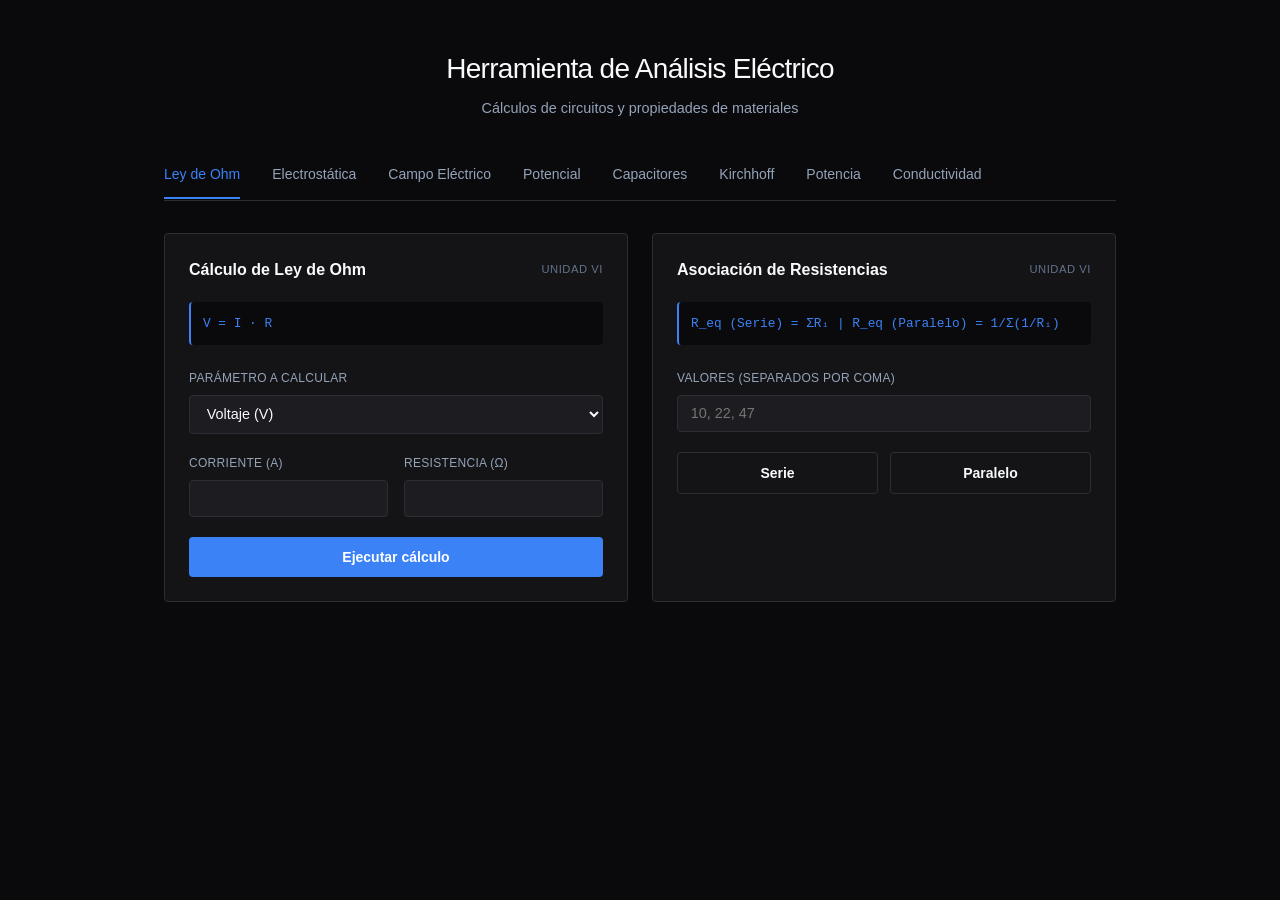
==== commit e27ef2f8: "style: apply neutral dark professional color system and improve contrast" ====
--- a/Final-code/index.html
+++ b/Final-code/index.html
@@ -3,259 +3,306 @@
 <head>
   <meta charset="UTF-8" />
   <meta name="viewport" content="width=device-width, initial-scale=1.0" />
-  <title>Calculadora Interactiva — Análisis de Circuitos Eléctricos y Conductividad de Materiales</title>
+  <title>Análisis de Circuitos y Conductividad — Herramienta Profesional</title>
   <style>
+    :root {
+      /* Paleta de colores profesional y oscura */
+      --bg-main: #0a0a0c;
+      --bg-card: #141417;
+      --bg-input: #1c1c21;
+      --border: #2d2d35;
+      --accent: #3b82f6; /* Azul profesional */
+      --accent-hover: #2563eb;
+      --text-primary: #f8fafc;
+      --text-secondary: #94a3b8;
+      --text-muted: #64748b;
+      --success: #10b981;
+      --warning: #f59e0b;
+      --error: #ef4444;
+      --radius: 4px; /* Bordes más rectos para minimalismo */
+    }
+
     *, *::before, *::after { box-sizing: border-box; margin: 0; padding: 0; }
 
-    :root {
-      --shadow-grey: #232528;
-      --carbon-black: #222222;
-      --deep-space-blue: #172A3A;
-      --mint-cream: #F0F7EE;
-      --white: #FFFFFF;
-
-      --navy: #121417;
-      --navy2: #1a1d21;
-
-      --blue-mid: #2a2d33;
-      
-      --gold: #a6a6a6;
-
-      --text: #f1f5f9;
-      --text-muted: #9aa3ad;
-
-      --card-bg: #1b1e22;
-      --card-border: #2a2d31;
-
-      --input-bg: #141618;
-
-      --result-bg: #1c1f24;
-
-     --green: #6f7a6f;
-     --amber: #8a7f6a;
-     --red: #7a5a5a;
-
-     --radius: 10px;
-     --radius-sm: 6px;
-}
-
     body {
-      font-family: 'Segoe UI', system-ui, sans-serif;
-      background: var(--navy);
-      color: var(--text);
-      min-height: 100vh;
+      font-family: 'Inter', -apple-system, BlinkMacSystemFont, 'Segoe UI', Roboto, sans-serif;
+      background-color: var(--bg-main);
+      color: var(--text-primary);
+      line-height: 1.5;
+      -webkit-font-smoothing: antialiased;
     }
 
     /* ── HEADER ── */
     header {
-      background: linear-gradient(135deg, #060e1e 0%, #112050 50%, #060e1e 100%);
-      border-bottom: 1px solid var(--blue-mid);
-      padding: 1.5rem 1rem 1.2rem;
+      padding: 3rem 1rem 2rem;
       text-align: center;
-    }
-
-    .header-badge {
-      display: inline-block;
-      background: #1a3a6a;
-      border: 1px solid var(--blue-mid);
-      color: var(--blue-light);
-      font-size: 12px;
-      padding: 4px 14px;
-      border-radius: 20px;
-      margin-bottom: 12px;
-      letter-spacing: 0.5px;
+      max-width: 800px;
+      margin: 0 auto;
     }
 
     header h1 {
-  color: var(--text);
-  font-weight: 600;
-}
-
+      font-size: 1.75rem;
+      font-weight: 500;
+      letter-spacing: -0.025em;
+      margin-bottom: 0.5rem;
+    }
+
+    header p {
+      color: var(--text-secondary);
+      font-size: 0.9rem;
+    }
 
     /* ── LAYOUT ── */
-    .container { max-width: 960px; margin: 0 auto; padding: 1.5rem 1rem 3rem; }
+    .container {
+      max-width: 1000px;
+      margin: 0 auto;
+      padding: 0 1.5rem 5rem;
+    }
 
     /* ── TABS ── */
+    .tabs-container {
+      overflow-x: auto;
+      margin-bottom: 2rem;
+      border-bottom: 1px solid var(--border);
+      scrollbar-width: none;
+    }
+    .tabs-container::-webkit-scrollbar { display: none; }
+
     .tabs {
       display: flex;
-      flex-wrap: wrap;
-      gap: 6px;
-      margin-bottom: 1.5rem;
+      gap: 2rem;
+      padding-bottom: 1px;
     }
 
     .tab {
-      padding: 7px 15px;
-      border-radius: 20px;
-      border: 1px solid var(--card-border);
-      background: var(--card-bg);
-      color: var(--text-muted);
-      font-size: 13px;
+      padding: 0.75rem 0;
+      color: var(--text-secondary);
+      font-size: 0.875rem;
+      font-weight: 500;
       cursor: pointer;
-      transition: all 0.15s;
+      transition: all 0.2s;
       white-space: nowrap;
-    }
-
-    .tab:hover { border-color: var(--blue-mid); color: var(--text); }
-    .tab.active { background: #1a3a6a; color: var(--blue-light); border-color: var(--blue-mid); }
+      border-bottom: 2px solid transparent;
+    }
+
+    .tab:hover { color: var(--text-primary); }
+    .tab.active {
+      color: var(--accent);
+      border-bottom-color: var(--accent);
+    }
 
     /* ── PANELS ── */
     .panel { display: none; }
-    .panel.active { display: block; }
+    .panel.active { 
+      display: grid;
+      grid-template-columns: repeat(auto-fit, minmax(400px, 1fr));
+      gap: 1.5rem;
+      animation: fadeIn 0.3s ease-out;
+    }
+
+    @keyframes fadeIn {
+      from { opacity: 0; transform: translateY(4px); }
+      to { opacity: 1; transform: translateY(0); }
+    }
 
     /* ── CARDS ── */
     .card {
-  background: var(--card-bg);
-  border: 1px solid var(--card-border);
-    }  
+      background: var(--bg-card);
+      border: 1px solid var(--border);
+      border-radius: var(--radius);
+      padding: 1.5rem;
+      display: flex;
+      flex-direction: column;
+    }
 
     .card h3 {
-      font-size: 15px;
+      font-size: 1rem;
       font-weight: 600;
-      color: var(--text);
-      margin-bottom: 0.9rem;
+      margin-bottom: 1.25rem;
       display: flex;
+      justify-content: space-between;
       align-items: center;
-      gap: 8px;
-      flex-wrap: wrap;
-    }
-
-    .badge {
-      font-size: 11px;
-      padding: 2px 10px;
-      border-radius: 12px;
-      background: #1a3a6a;
-      color: var(--blue-light);
-      border: 1px solid var(--blue-mid);
+    }
+
+    .unit-badge {
+      font-size: 0.7rem;
+      text-transform: uppercase;
+      letter-spacing: 0.05em;
+      color: var(--text-muted);
       font-weight: 400;
     }
 
-    /* ── FORMULA PILL ── */
+    /* ── FORMULA ── */
     .formula {
-      display: inline-block;
-      font-family: 'Courier New', monospace;
-      font-size: 13px;
-      background: var(--input-bg);
-      border: 1px solid var(--card-border);
-      padding: 5px 12px;
-      border-radius: var(--radius-sm);
-      color: var(--blue-light);
-      margin-bottom: 1rem;
+      font-family: 'SFMono-Regular', Consolas, 'Liberation Mono', Menlo, monospace;
+      font-size: 0.8rem;
+      background: var(--bg-main);
+      padding: 0.75rem;
+      border-radius: var(--radius);
+      color: var(--accent);
+      margin-bottom: 1.5rem;
+      border-left: 2px solid var(--accent);
     }
 
     /* ── FORM ELEMENTS ── */
-    .field-row { display: grid; grid-template-columns: 1fr 1fr; gap: 10px; margin-bottom: 10px; }
-    .field { display: flex; flex-direction: column; gap: 5px; margin-bottom: 10px; }
-    .field label { font-size: 12px; color: var(--text-muted); }
+    .field-group { margin-bottom: 1.25rem; }
+    .field-row { display: grid; grid-template-columns: 1fr 1fr; gap: 1rem; margin-bottom: 1.25rem; }
+    
+    label {
+      display: block;
+      font-size: 0.75rem;
+      font-weight: 500;
+      color: var(--text-secondary);
+      margin-bottom: 0.5rem;
+      text-transform: uppercase;
+      letter-spacing: 0.025em;
+    }
 
     input[type="number"],
     input[type="text"],
     select {
-      background: var(--input-bg);
-      border: 1px solid var(--card-border);
-      border-radius: var(--radius-sm);
-      color: var(--text);
-      font-size: 14px;
-      padding: 8px 12px;
+      background: var(--bg-input);
+      border: 1px solid var(--border);
+      border-radius: var(--radius);
+      color: var(--text-primary);
+      font-size: 0.9rem;
+      padding: 0.6rem 0.8rem;
       width: 100%;
       outline: none;
-      transition: border-color 0.15s;
-    }
-
-    input:focus, select:focus { border-color: var(--blue-mid); }
-    select option { background: #0d1a30; }
+      transition: border-color 0.2s, box-shadow 0.2s;
+    }
+
+    input:focus, select:focus {
+      border-color: var(--accent);
+      box-shadow: 0 0 0 2px rgba(59, 130, 246, 0.1);
+    }
 
     /* ── BUTTONS ── */
     .btn {
-  background: var(--deep-space-blue);
-  color: var(--mint-cream);
-}
-
-    .btn-row { display: grid; grid-template-columns: 1fr 1fr; gap: 8px; margin-top: 8px; }
+      background: var(--accent);
+      color: white;
+      border: none;
+      border-radius: var(--radius);
+      padding: 0.75rem 1rem;
+      font-size: 0.875rem;
+      font-weight: 600;
+      cursor: pointer;
+      transition: background 0.2s;
+      width: 100%;
+    }
+
+    .btn:hover { background: var(--accent-hover); }
+    .btn-secondary {
+      background: transparent;
+      border: 1px solid var(--border);
+      color: var(--text-primary);
+    }
+    .btn-secondary:hover { background: var(--bg-input); border-color: var(--text-muted); }
+
+    .btn-row { display: grid; grid-template-columns: 1fr 1fr; gap: 0.75rem; }
 
     /* ── RESULT BOX ── */
     .result {
+      margin-top: 1.5rem;
+      padding: 1.25rem;
+      background: var(--bg-main);
+      border-radius: var(--radius);
+      border: 1px solid var(--border);
       display: none;
-      margin-top: 12px;
-      padding: 12px 16px;
-      background: var(--result-bg);
-      border-radius: var(--radius-sm);
-      border-left: 3px solid var(--blue-mid);
-    }
-    .result.show { display: block; }
-    .result-value { font-size: 24px; font-weight: 600; color: var(--blue-light); }
-    .result-label { font-size: 12px; color: var(--text-muted); margin-top: 4px; font-family: 'Courier New', monospace; }
-
-    /* ── MATERIAL CARDS ── */
-    .mat-grid { display: grid; grid-template-columns: repeat(auto-fill, minmax(180px, 1fr)); gap: 10px; }
+    }
+    .result.show { display: block; animation: fadeIn 0.3s ease-out; }
+    
+    .result-value {
+      font-size: 1.5rem;
+      font-weight: 600;
+      color: var(--text-primary);
+      margin-bottom: 0.25rem;
+    }
+    .result-label {
+      font-size: 0.75rem;
+      color: var(--text-muted);
+      font-family: monospace;
+    }
+
+    /* ── MATERIAL GRID ── */
+    .mat-grid {
+      display: grid;
+      grid-template-columns: repeat(auto-fill, minmax(140px, 1fr));
+      gap: 0.75rem;
+    }
     .mat-card {
-      background: var(--input-bg);
-      border: 1px solid var(--card-border);
-      border-radius: var(--radius-sm);
-      padding: 12px;
-    }
-    .mat-name { font-size: 13px; font-weight: 600; margin-bottom: 4px; }
-    .mat-val { font-size: 19px; font-weight: 600; color: var(--blue-light); }
-    .mat-unit { font-size: 11px; color: var(--text-muted); }
-    .mat-type { font-size: 11px; margin-top: 4px; }
-    .cond { color: #27a060; }
-    .semi { color: #ba7517; }
-    .ins  { color: #a32d2d; }
+      background: var(--bg-main);
+      border: 1px solid var(--border);
+      padding: 1rem;
+      border-radius: var(--radius);
+    }
+    .mat-name { font-size: 0.8rem; font-weight: 600; color: var(--text-secondary); margin-bottom: 0.5rem; }
+    .mat-val { font-size: 1.1rem; font-weight: 600; color: var(--text-primary); }
+    .mat-unit { font-size: 0.65rem; color: var(--text-muted); }
+    .mat-type { font-size: 0.65rem; margin-top: 0.5rem; font-weight: 500; }
+    
+    .cond { color: var(--success); }
+    .semi { color: var(--warning); }
+    .ins  { color: var(--error); }
 
     /* ── RESPONSIVE ── */
-    @media (max-width: 500px) {
-      .field-row, .btn-row { grid-template-columns: 1fr; }
-      .tab { font-size: 12px; padding: 6px 11px; }
+    @media (max-width: 768px) {
+      .panel { grid-template-columns: 1fr; }
+      header h1 { font-size: 1.5rem; }
     }
   </style>
 </head>
 <body>
 
 <header>
-  <div class="header-badge">Universidad Interamericana de Panamá — Facultad de Ingeniería</div>
-  <h1>Calculadora Interactiva para el Análisis de Circuitos Eléctricos y Conductividad de Materiales</h1>
+  <h1>Herramienta de Análisis Eléctrico</h1>
+  <p>Cálculos de circuitos y propiedades de materiales</p>
 </header>
 
 <div class="container">
-
-  <!-- TABS -->
-  <div class="tabs">
-    <div class="tab active" onclick="showTab('ohm',this)">Ley de Ohm</div>
-    <div class="tab" onclick="showTab('coulomb',this)">Ley de Coulomb</div>
-    <div class="tab" onclick="showTab('campo',this)">Campo Eléctrico</div>
-    <div class="tab" onclick="showTab('potencial',this)">Potencial Eléctrico</div>
-    <div class="tab" onclick="showTab('capacitor',this)">Capacitores</div>
-    <div class="tab" onclick="showTab('kirchhoff',this)">Circuitos / Kirchhoff</div>
-    <div class="tab" onclick="showTab('potencia',this)">Potencia</div>
-    <div class="tab" onclick="showTab('materiales',this)">Conductividad</div>
+  <div class="tabs-container">
+    <div class="tabs">
+      <div class="tab active" onclick="showTab('ohm',this)">Ley de Ohm</div>
+      <div class="tab" onclick="showTab('coulomb',this)">Electrostática</div>
+      <div class="tab" onclick="showTab('campo',this)">Campo Eléctrico</div>
+      <div class="tab" onclick="showTab('potencial',this)">Potencial</div>
+      <div class="tab" onclick="showTab('capacitor',this)">Capacitores</div>
+      <div class="tab" onclick="showTab('kirchhoff',this)">Kirchhoff</div>
+      <div class="tab" onclick="showTab('potencia',this)">Potencia</div>
+      <div class="tab" onclick="showTab('materiales',this)">Conductividad</div>
+    </div>
   </div>
 
   <!-- ═══════════════ OHM ═══════════════ -->
   <div class="panel active" id="panel-ohm">
     <div class="card">
-      <h3>Ley de Ohm <span class="badge">Unidad VI</span></h3>
+      <h3>Cálculo de Ley de Ohm <span class="unit-badge">Unidad VI</span></h3>
       <div class="formula">V = I · R</div>
-      <div class="field">
-        <label>Calcular</label>
-        <select id="ohm-target" onchange="resetR('ohm-res')">
+      <div class="field-group">
+        <label>Parámetro a calcular</label>
+        <select id="ohm-target" onchange="updateOhmLabels(); resetR('ohm-res')">
           <option value="V">Voltaje (V)</option>
           <option value="I">Corriente (A)</option>
           <option value="R">Resistencia (Ω)</option>
         </select>
       </div>
       <div class="field-row">
-        <div class="field"><label id="ohm-l1">Corriente (A)</label><input type="number" id="ohm-a" placeholder="ej: 2"></div>
-        <div class="field"><label id="ohm-l2">Resistencia (Ω)</label><input type="number" id="ohm-b" placeholder="ej: 5"></div>
-      </div>
-      <button class="btn" onclick="calcOhm()">Calcular</button>
+        <div class="field"><label id="ohm-l1">Corriente (A)</label><input type="number" id="ohm-a" step="any"></div>
+        <div class="field"><label id="ohm-l2">Resistencia (Ω)</label><input type="number" id="ohm-b" step="any"></div>
+      </div>
+      <button class="btn" onclick="calcOhm()">Ejecutar cálculo</button>
       <div class="result" id="ohm-res"><div class="result-value" id="ohm-val"></div><div class="result-label" id="ohm-lbl"></div></div>
     </div>
     <div class="card">
-      <h3>Resistencias en Serie y Paralelo <span class="badge">Unidad VI</span></h3>
-      <div class="formula">Serie: R_eq = R₁+R₂+... &nbsp;|&nbsp; Paralelo: 1/R_eq = Σ(1/Rᵢ)</div>
-      <div class="field"><label>Resistencias separadas por coma (Ω)</label><input type="text" id="res-list" placeholder="ej: 10, 20, 30"></div>
+      <h3>Asociación de Resistencias <span class="unit-badge">Unidad VI</span></h3>
+      <div class="formula">R_eq (Serie) = ΣRᵢ | R_eq (Paralelo) = 1/Σ(1/Rᵢ)</div>
+      <div class="field-group">
+        <label>Valores (separados por coma)</label>
+        <input type="text" id="res-list" placeholder="10, 22, 47">
+      </div>
       <div class="btn-row">
-        <button class="btn" onclick="calcSerie()">Serie</button>
-        <button class="btn" onclick="calcParalelo()">Paralelo</button>
+        <button class="btn btn-secondary" onclick="calcSerie()">Serie</button>
+        <button class="btn btn-secondary" onclick="calcParalelo()">Paralelo</button>
       </div>
       <div class="result" id="res-res"><div class="result-value" id="res-val"></div><div class="result-label" id="res-lbl"></div></div>
     </div>
@@ -264,14 +311,16 @@
   <!-- ═══════════════ COULOMB ═══════════════ -->
   <div class="panel" id="panel-coulomb">
     <div class="card">
-      <h3>Ley de Coulomb <span class="badge">Unidad I</span></h3>
+      <h3>Ley de Coulomb <span class="unit-badge">Unidad I</span></h3>
       <div class="formula">F = k · |q₁ · q₂| / r²</div>
-      <p style="font-size:12px;color:var(--text-muted);margin-bottom:12px">k = 8.99 × 10⁹ N·m²/C²</p>
-      <div class="field-row">
-        <div class="field"><label>Carga q₁ (C)</label><input type="number" id="cou-q1" placeholder="ej: 1e-6"></div>
-        <div class="field"><label>Carga q₂ (C)</label><input type="number" id="cou-q2" placeholder="ej: -2e-6"></div>
-      </div>
-      <div class="field"><label>Distancia r (m)</label><input type="number" id="cou-r" placeholder="ej: 0.05"></div>
+      <div class="field-row">
+        <div class="field"><label>Carga q₁ (C)</label><input type="number" id="cou-q1" step="any"></div>
+        <div class="field"><label>Carga q₂ (C)</label><input type="number" id="cou-q2" step="any"></div>
+      </div>
+      <div class="field-group">
+        <label>Distancia r (m)</label>
+        <input type="number" id="cou-r" step="any">
+      </div>
       <button class="btn" onclick="calcCoulomb()">Calcular fuerza</button>
       <div class="result" id="cou-res"><div class="result-value" id="cou-val"></div><div class="result-label" id="cou-lbl"></div></div>
     </div>
@@ -280,23 +329,23 @@
   <!-- ═══════════════ CAMPO ═══════════════ -->
   <div class="panel" id="panel-campo">
     <div class="card">
-      <h3>Campo eléctrico — carga puntual <span class="badge">Unidad II</span></h3>
+      <h3>Campo Eléctrico <span class="unit-badge">Unidad II</span></h3>
       <div class="formula">E = k · |q| / r²</div>
       <div class="field-row">
-        <div class="field"><label>Carga fuente q (C)</label><input type="number" id="ce-q" placeholder="ej: 5e-9"></div>
-        <div class="field"><label>Distancia r (m)</label><input type="number" id="ce-r" placeholder="ej: 0.1"></div>
-      </div>
-      <button class="btn" onclick="calcCampo()">Calcular E</button>
+        <div class="field"><label>Carga fuente q (C)</label><input type="number" id="ce-q" step="any"></div>
+        <div class="field"><label>Distancia r (m)</label><input type="number" id="ce-r" step="any"></div>
+      </div>
+      <button class="btn" onclick="calcCampo()">Calcular Campo</button>
       <div class="result" id="ce-res"><div class="result-value" id="ce-val"></div><div class="result-label" id="ce-lbl"></div></div>
     </div>
     <div class="card">
-      <h3>Movimiento de partícula en campo uniforme <span class="badge">Unidad II</span></h3>
+      <h3>Aceleración en Campo Uniforme <span class="unit-badge">Unidad II</span></h3>
       <div class="formula">a = |q| · E / m</div>
       <div class="field-row">
-        <div class="field"><label>Carga q (C)</label><input type="number" id="mp-q" placeholder="ej: 1.6e-19"></div>
-        <div class="field"><label>Masa m (kg)</label><input type="number" id="mp-m" placeholder="ej: 9.11e-31"></div>
-      </div>
-      <div class="field"><label>Campo E (N/C)</label><input type="number" id="mp-e" placeholder="ej: 1000"></div>
+        <div class="field"><label>Carga q (C)</label><input type="number" id="mp-q" step="any"></div>
+        <div class="field"><label>Masa m (kg)</label><input type="number" id="mp-m" step="any"></div>
+      </div>
+      <div class="field-group"><label>Campo E (N/C)</label><input type="number" id="mp-e" step="any"></div>
       <button class="btn" onclick="calcMovPart()">Calcular aceleración</button>
       <div class="result" id="mp-res"><div class="result-value" id="mp-val"></div><div class="result-label" id="mp-lbl"></div></div>
     </div>
@@ -305,24 +354,24 @@
   <!-- ═══════════════ POTENCIAL ═══════════════ -->
   <div class="panel" id="panel-potencial">
     <div class="card">
-      <h3>Potencial eléctrico — carga puntual <span class="badge">Unidad IV</span></h3>
+      <h3>Potencial Eléctrico <span class="unit-badge">Unidad IV</span></h3>
       <div class="formula">V = k · q / r</div>
       <div class="field-row">
-        <div class="field"><label>Carga q (C)</label><input type="number" id="pot-q" placeholder="ej: 2e-9"></div>
-        <div class="field"><label>Distancia r (m)</label><input type="number" id="pot-r" placeholder="ej: 0.3"></div>
+        <div class="field"><label>Carga q (C)</label><input type="number" id="pot-q" step="any"></div>
+        <div class="field"><label>Distancia r (m)</label><input type="number" id="pot-r" step="any"></div>
       </div>
       <button class="btn" onclick="calcPotencial()">Calcular V</button>
       <div class="result" id="pot-res"><div class="result-value" id="pot-val"></div><div class="result-label" id="pot-lbl"></div></div>
     </div>
     <div class="card">
-      <h3>Energía potencial eléctrica <span class="badge">Unidad IV</span></h3>
+      <h3>Energía Potencial <span class="unit-badge">Unidad IV</span></h3>
       <div class="formula">U = k · q₁ · q₂ / r</div>
       <div class="field-row">
-        <div class="field"><label>Carga q₁ (C)</label><input type="number" id="ep-q1" placeholder="ej: 1e-9"></div>
-        <div class="field"><label>Carga q₂ (C)</label><input type="number" id="ep-q2" placeholder="ej: 1e-9"></div>
-      </div>
-      <div class="field"><label>Distancia r (m)</label><input type="number" id="ep-r" placeholder="ej: 0.2"></div>
-      <button class="btn" onclick="calcEnergiaPot()">Calcular U</button>
+        <div class="field"><label>Carga q₁ (C)</label><input type="number" id="ep-q1" step="any"></div>
+        <div class="field"><label>Carga q₂ (C)</label><input type="number" id="ep-q2" step="any"></div>
+      </div>
+      <div class="field-group"><label>Distancia r (m)</label><input type="number" id="ep-r" step="any"></div>
+      <button class="btn" onclick="calcEnergiaPot()">Calcular Energía</button>
       <div class="result" id="ep-res"><div class="result-value" id="ep-val"></div><div class="result-label" id="ep-lbl"></div></div>
     </div>
   </div>
@@ -330,40 +379,40 @@
   <!-- ═══════════════ CAPACITOR ═══════════════ -->
   <div class="panel" id="panel-capacitor">
     <div class="card">
-      <h3>Capacitancia <span class="badge">Unidad V</span></h3>
+      <h3>Parámetros de Capacitancia <span class="unit-badge">Unidad V</span></h3>
       <div class="formula">C = Q / V</div>
-      <div class="field">
+      <div class="field-group">
         <label>Calcular</label>
-        <select id="cap-target" onchange="resetR('cap-res')">
+        <select id="cap-target" onchange="updateCapLabels(); resetR('cap-res')">
           <option value="C">Capacitancia (F)</option>
           <option value="Q">Carga (C)</option>
           <option value="V">Voltaje (V)</option>
         </select>
       </div>
       <div class="field-row">
-        <div class="field"><label id="cap-l1">Carga Q (C)</label><input type="number" id="cap-a" placeholder="ej: 1e-6"></div>
-        <div class="field"><label id="cap-l2">Voltaje V (V)</label><input type="number" id="cap-b" placeholder="ej: 12"></div>
+        <div class="field"><label id="cap-l1">Carga Q (C)</label><input type="number" id="cap-a" step="any"></div>
+        <div class="field"><label id="cap-l2">Voltaje V (V)</label><input type="number" id="cap-b" step="any"></div>
       </div>
       <button class="btn" onclick="calcCap()">Calcular</button>
       <div class="result" id="cap-res"><div class="result-value" id="cap-val"></div><div class="result-label" id="cap-lbl"></div></div>
     </div>
     <div class="card">
-      <h3>Energía almacenada en capacitor <span class="badge">Unidad V</span></h3>
+      <h3>Energía Almacenada <span class="unit-badge">Unidad V</span></h3>
       <div class="formula">U = ½ · C · V²</div>
       <div class="field-row">
-        <div class="field"><label>Capacitancia C (F)</label><input type="number" id="uc-c" placeholder="ej: 100e-6"></div>
-        <div class="field"><label>Voltaje V (V)</label><input type="number" id="uc-v" placeholder="ej: 12"></div>
-      </div>
-      <button class="btn" onclick="calcEnCap()">Calcular energía</button>
+        <div class="field"><label>Capacitancia C (F)</label><input type="number" id="uc-c" step="any"></div>
+        <div class="field"><label>Voltaje V (V)</label><input type="number" id="uc-v" step="any"></div>
+      </div>
+      <button class="btn" onclick="calcEnCap()">Calcular Energía</button>
       <div class="result" id="uc-res"><div class="result-value" id="uc-val"></div><div class="result-label" id="uc-lbl"></div></div>
     </div>
     <div class="card">
-      <h3>Capacitores en serie y paralelo <span class="badge">Unidad V</span></h3>
-      <div class="formula">Serie: 1/C = Σ(1/Cᵢ) &nbsp;|&nbsp; Paralelo: C = ΣCᵢ</div>
-      <div class="field"><label>Capacitancias separadas por coma (F)</label><input type="text" id="capn-list" placeholder="ej: 10e-6, 20e-6, 30e-6"></div>
+      <h3>Asociación de Capacitores <span class="unit-badge">Unidad V</span></h3>
+      <div class="formula">Serie: 1/C = Σ(1/Cᵢ) | Paralelo: C = ΣCᵢ</div>
+      <div class="field-group"><label>Valores (separados por coma)</label><input type="text" id="capn-list" placeholder="10e-6, 22e-6"></div>
       <div class="btn-row">
-        <button class="btn" onclick="calcCapSerie()">Serie</button>
-        <button class="btn" onclick="calcCapPar()">Paralelo</button>
+        <button class="btn btn-secondary" onclick="calcCapSerie()">Serie</button>
+        <button class="btn btn-secondary" onclick="calcCapPar()">Paralelo</button>
       </div>
       <div class="result" id="capn-res"><div class="result-value" id="capn-val"></div><div class="result-label" id="capn-lbl"></div></div>
     </div>
@@ -372,25 +421,25 @@
   <!-- ═══════════════ KIRCHHOFF ═══════════════ -->
   <div class="panel" id="panel-kirchhoff">
     <div class="card">
-      <h3>Divisor de voltaje <span class="badge">Unidad VII</span></h3>
+      <h3>Divisor de Voltaje <span class="unit-badge">Unidad VII</span></h3>
       <div class="formula">V₂ = Vs · R₂ / (R₁ + R₂)</div>
       <div class="field-row">
-        <div class="field"><label>Voltaje fuente Vs (V)</label><input type="number" id="dv-vs" placeholder="ej: 12"></div>
-        <div class="field"><label>R₁ (Ω)</label><input type="number" id="dv-r1" placeholder="ej: 100"></div>
-      </div>
-      <div class="field"><label>R₂ (Ω)</label><input type="number" id="dv-r2" placeholder="ej: 200"></div>
+        <div class="field"><label>Voltaje Vs (V)</label><input type="number" id="dv-vs" step="any"></div>
+        <div class="field"><label>R₁ (Ω)</label><input type="number" id="dv-r1" step="any"></div>
+      </div>
+      <div class="field-group"><label>R₂ (Ω)</label><input type="number" id="dv-r2" step="any"></div>
       <button class="btn" onclick="calcDivisor()">Calcular V₂</button>
       <div class="result" id="dv-res"><div class="result-value" id="dv-val"></div><div class="result-label" id="dv-lbl"></div></div>
     </div>
     <div class="card">
-      <h3>KVL — Lazo simple (Leyes de Kirchhoff) <span class="badge">Unidad VII</span></h3>
-      <div class="formula">ΣV = 0 &nbsp;→&nbsp; I = FEM / (R₁ + R₂)</div>
-      <div class="field-row">
-        <div class="field"><label>FEM / Fuente (V)</label><input type="number" id="kv-fem" placeholder="ej: 9"></div>
-        <div class="field"><label>R₁ (Ω)</label><input type="number" id="kv-r1" placeholder="ej: 100"></div>
-      </div>
-      <div class="field"><label>R₂ (Ω)</label><input type="number" id="kv-r2" placeholder="ej: 200"></div>
-      <button class="btn" onclick="calcKVL()">Calcular corriente y caídas</button>
+      <h3>Leyes de Kirchhoff (Lazo Simple) <span class="unit-badge">Unidad VII</span></h3>
+      <div class="formula">ΣV = 0 → I = FEM / ΣR</div>
+      <div class="field-row">
+        <div class="field"><label>FEM (V)</label><input type="number" id="kv-fem" step="any"></div>
+        <div class="field"><label>R₁ (Ω)</label><input type="number" id="kv-r1" step="any"></div>
+      </div>
+      <div class="field-group"><label>R₂ (Ω)</label><input type="number" id="kv-r2" step="any"></div>
+      <button class="btn" onclick="calcKVL()">Calcular Circuito</button>
       <div class="result" id="kv-res"><div class="result-value" id="kv-val"></div><div class="result-label" id="kv-lbl"></div></div>
     </div>
   </div>
@@ -398,32 +447,32 @@
   <!-- ═══════════════ POTENCIA ═══════════════ -->
   <div class="panel" id="panel-potencia">
     <div class="card">
-      <h3>Potencia eléctrica <span class="badge">Unidad VI</span></h3>
-      <div class="formula">P = V · I = I² · R = V² / R</div>
-      <div class="field">
-        <label>Calcular usando</label>
-        <select id="pw-mode" onchange="resetR('pw-res')">
-          <option value="VI">V y I → P</option>
-          <option value="IR">I y R → P</option>
-          <option value="VR">V y R → P</option>
+      <h3>Potencia Eléctrica <span class="unit-badge">Unidad VI</span></h3>
+      <div class="formula">P = V · I | P = I² · R | P = V² / R</div>
+      <div class="field-group">
+        <label>Modo de cálculo</label>
+        <select id="pw-mode" onchange="updatePwLabels(); resetR('pw-res')">
+          <option value="VI">Voltaje y Corriente</option>
+          <option value="IR">Corriente y Resistencia</option>
+          <option value="VR">Voltaje y Resistencia</option>
         </select>
       </div>
       <div class="field-row">
-        <div class="field"><label id="pw-l1">Voltaje V (V)</label><input type="number" id="pw-a" placeholder="ej: 120"></div>
-        <div class="field"><label id="pw-l2">Corriente I (A)</label><input type="number" id="pw-b" placeholder="ej: 2"></div>
-      </div>
-      <button class="btn" onclick="calcPotencia()">Calcular potencia</button>
+        <div class="field"><label id="pw-l1">Voltaje V (V)</label><input type="number" id="pw-a" step="any"></div>
+        <div class="field"><label id="pw-l2">Corriente I (A)</label><input type="number" id="pw-b" step="any"></div>
+      </div>
+      <button class="btn" onclick="calcPotencia()">Calcular Potencia</button>
       <div class="result" id="pw-res"><div class="result-value" id="pw-val"></div><div class="result-label" id="pw-lbl"></div></div>
     </div>
     <div class="card">
-      <h3>Efecto Joule — Calor disipado <span class="badge">Unidad VI</span></h3>
+      <h3>Efecto Joule (Calor) <span class="unit-badge">Unidad VI</span></h3>
       <div class="formula">Q = I² · R · t</div>
       <div class="field-row">
-        <div class="field"><label>Corriente I (A)</label><input type="number" id="j-i" placeholder="ej: 3"></div>
-        <div class="field"><label>Resistencia R (Ω)</label><input type="number" id="j-r" placeholder="ej: 10"></div>
-      </div>
-      <div class="field"><label>Tiempo t (s)</label><input type="number" id="j-t" placeholder="ej: 60"></div>
-      <button class="btn" onclick="calcJoule()">Calcular calor disipado</button>
+        <div class="field"><label>Corriente I (A)</label><input type="number" id="j-i" step="any"></div>
+        <div class="field"><label>Resistencia R (Ω)</label><input type="number" id="j-r" step="any"></div>
+      </div>
+      <div class="field-group"><label>Tiempo t (s)</label><input type="number" id="j-t" step="any"></div>
+      <button class="btn" onclick="calcJoule()">Calcular Calor</button>
       <div class="result" id="j-res"><div class="result-value" id="j-val"></div><div class="result-label" id="j-lbl"></div></div>
     </div>
   </div>
@@ -431,36 +480,34 @@
   <!-- ═══════════════ MATERIALES ═══════════════ -->
   <div class="panel" id="panel-materiales">
     <div class="card">
-      <h3>Conductividad eléctrica de materiales <span class="badge">Unidades I · III · VI</span></h3>
+      <h3>Conductividad de Materiales <span class="unit-badge">Propiedades</span></h3>
       <div class="mat-grid">
-        <div class="mat-card"><div class="mat-name">Cobre</div><div class="mat-val">5.96×10⁷</div><div class="mat-unit">S/m</div><div class="mat-type cond">Conductor — electrones libres</div></div>
-        <div class="mat-card"><div class="mat-name">Aluminio</div><div class="mat-val">3.77×10⁷</div><div class="mat-unit">S/m</div><div class="mat-type cond">Conductor — electrones libres</div></div>
-        <div class="mat-card"><div class="mat-name">Hierro</div><div class="mat-val">1.00×10⁷</div><div class="mat-unit">S/m</div><div class="mat-type cond">Conductor — electrones libres</div></div>
-        <div class="mat-card"><div class="mat-name">Silicio</div><div class="mat-val">~1×10³</div><div class="mat-unit">S/m</div><div class="mat-type semi">Semiconductor</div></div>
-        <div class="mat-card"><div class="mat-name">Agua con sal</div><div class="mat-val">~21.4</div><div class="mat-unit">S/m</div><div class="mat-type semi">Conductor iónico</div></div>
-        <div class="mat-card"><div class="mat-name">Agua destilada</div><div class="mat-val">~5.5×10⁻⁶</div><div class="mat-unit">S/m</div><div class="mat-type ins">Muy baja conductividad</div></div>
-        <div class="mat-card"><div class="mat-name">Vidrio</div><div class="mat-val">~10⁻¹²</div><div class="mat-unit">S/m</div><div class="mat-type ins">Aislador</div></div>
-        <div class="mat-card"><div class="mat-name">Caucho</div><div class="mat-val">~10⁻¹⁵</div><div class="mat-unit">S/m</div><div class="mat-type ins">Aislador</div></div>
-      </div>
-    </div>
-    <div class="card">
-      <h3>Resistencia de un conductor — Resistividad <span class="badge">Unidad VI</span></h3>
+        <div class="mat-card"><div class="mat-name">Cobre</div><div class="mat-val">5.96e7</div><div class="mat-unit">S/m</div><div class="mat-type cond">Conductor</div></div>
+        <div class="mat-card"><div class="mat-name">Aluminio</div><div class="mat-val">3.77e7</div><div class="mat-unit">S/m</div><div class="mat-type cond">Conductor</div></div>
+        <div class="mat-card"><div class="mat-name">Hierro</div><div class="mat-val">1.00e7</div><div class="mat-unit">S/m</div><div class="mat-type cond">Conductor</div></div>
+        <div class="mat-card"><div class="mat-name">Silicio</div><div class="mat-val">~1e3</div><div class="mat-unit">S/m</div><div class="mat-type semi">Semiconductor</div></div>
+        <div class="mat-card"><div class="mat-name">Agua Sal</div><div class="mat-val">~21.4</div><div class="mat-unit">S/m</div><div class="mat-type semi">Iónico</div></div>
+        <div class="mat-card"><div class="mat-name">Vidrio</div><div class="mat-val">~1e-12</div><div class="mat-unit">S/m</div><div class="mat-type ins">Aislante</div></div>
+      </div>
+    </div>
+    <div class="card">
+      <h3>Resistencia por Geometría <span class="unit-badge">Unidad VI</span></h3>
       <div class="formula">R = ρ · L / A</div>
       <div class="field-row">
         <div class="field">
           <label>Material</label>
           <select id="mat-sel" onchange="setRho()">
-            <option value="1.68e-8">Cobre (ρ = 1.68×10⁻⁸ Ω·m)</option>
-            <option value="2.65e-8">Aluminio (ρ = 2.65×10⁻⁸ Ω·m)</option>
-            <option value="1e-7">Hierro (ρ = 1×10⁻⁷ Ω·m)</option>
+            <option value="1.68e-8">Cobre</option>
+            <option value="2.65e-8">Aluminio</option>
+            <option value="1e-7">Hierro</option>
             <option value="custom">Personalizado</option>
           </select>
         </div>
-        <div class="field"><label>Resistividad ρ (Ω·m)</label><input type="number" id="rho-val" value="1.68e-8"></div>
-      </div>
-      <div class="field-row">
-        <div class="field"><label>Longitud L (m)</label><input type="number" id="rho-l" placeholder="ej: 10"></div>
-        <div class="field"><label>Área transversal A (m²)</label><input type="number" id="rho-a" placeholder="ej: 1e-6"></div>
+        <div class="field"><label>Resistividad ρ (Ω·m)</label><input type="number" id="rho-val" value="1.68e-8" step="any"></div>
+      </div>
+      <div class="field-row">
+        <div class="field"><label>Longitud L (m)</label><input type="number" id="rho-l" step="any"></div>
+        <div class="field"><label>Área A (m²)</label><input type="number" id="rho-a" step="any"></div>
       </div>
       <button class="btn" onclick="calcResistividad()">Calcular R</button>
       <div class="result" id="rho-res"><div class="result-value" id="rho-val2"></div><div class="result-label" id="rho-lbl"></div></div>
@@ -468,7 +515,6 @@
   </div>
 
 </div>
-
 
 <script>
   const K = 8.99e9;
@@ -480,9 +526,7 @@
     el.classList.add('active');
   }
 
-  function resetR(id) {
-    document.getElementById(id).classList.remove('show');
-  }
+  function resetR(id) { document.getElementById(id).classList.remove('show'); }
 
   function fmt(n) {
     if (isNaN(n) || !isFinite(n)) return '—';
@@ -499,17 +543,40 @@
   function getNum(id) { return parseFloat(document.getElementById(id).value); }
   function getStr(id) { return document.getElementById(id).value; }
 
-  // ── OHM ──
+  // ── ACTUALIZACIÓN DE ETIQUETAS DINÁMICAS ──
+  function updateOhmLabels() {
+    const t = getStr('ohm-target');
+    const l1 = document.getElementById('ohm-l1'), l2 = document.getElementById('ohm-l2');
+    if (t === 'V') { l1.innerText = 'Corriente (A)'; l2.innerText = 'Resistencia (Ω)'; }
+    else if (t === 'I') { l1.innerText = 'Voltaje (V)'; l2.innerText = 'Resistencia (Ω)'; }
+    else { l1.innerText = 'Voltaje (V)'; l2.innerText = 'Corriente (A)'; }
+  }
+
+  function updateCapLabels() {
+    const t = getStr('cap-target');
+    const l1 = document.getElementById('cap-l1'), l2 = document.getElementById('cap-l2');
+    if (t === 'C') { l1.innerText = 'Carga Q (C)'; l2.innerText = 'Voltaje V (V)'; }
+    else if (t === 'Q') { l1.innerText = 'Capacitancia C (F)'; l2.innerText = 'Voltaje V (V)'; }
+    else { l1.innerText = 'Carga Q (C)'; l2.innerText = 'Capacitancia C (F)'; }
+  }
+
+  function updatePwLabels() {
+    const m = getStr('pw-mode');
+    const l1 = document.getElementById('pw-l1'), l2 = document.getElementById('pw-l2');
+    if (m === 'VI') { l1.innerText = 'Voltaje V (V)'; l2.innerText = 'Corriente I (A)'; }
+    else if (m === 'IR') { l1.innerText = 'Corriente I (A)'; l2.innerText = 'Resistencia R (Ω)'; }
+    else { l1.innerText = 'Voltaje V (V)'; l2.innerText = 'Resistencia R (Ω)'; }
+  }
+
+  // ── LOGICA DE CÁLCULO ──
   function calcOhm() {
     const t = getStr('ohm-target'), a = getNum('ohm-a'), b = getNum('ohm-b');
     if (isNaN(a) || isNaN(b)) return;
-    let res, unit;
-    if (t === 'V') { res = a * b; unit = 'V'; }
-    else if (t === 'I') { res = a / b; unit = 'A'; }
-    else { res = a / b; unit = 'Ω'; }
-    setResult('ohm-res','ohm-val','ohm-lbl', fmt(res) + ' ' + unit,
-      t === 'V' ? `V = ${fmt(a)} A × ${fmt(b)} Ω` :
-      t === 'I' ? `I = ${fmt(a)} V ÷ ${fmt(b)} Ω` : `R = ${fmt(a)} V ÷ ${fmt(b)} A`);
+    let res, unit, formula;
+    if (t === 'V') { res = a * b; unit = 'V'; formula = `V = ${fmt(a)}A × ${fmt(b)}Ω`; }
+    else if (t === 'I') { res = a / b; unit = 'A'; formula = `I = ${fmt(a)}V / ${fmt(b)}Ω`; }
+    else { res = a / b; unit = 'Ω'; formula = `R = ${fmt(a)}V / ${fmt(b)}A`; }
+    setResult('ohm-res','ohm-val','ohm-lbl', fmt(res) + ' ' + unit, formula);
   }
 
   function parseList(id) {
@@ -519,56 +586,50 @@
   function calcSerie() {
     const v = parseList('res-list'); if (!v.length) return;
     const r = v.reduce((a, b) => a + b, 0);
-    setResult('res-res','res-val','res-lbl', fmt(r) + ' Ω', 'R_eq (serie) = ' + v.join(' + ') + ' = ' + fmt(r) + ' Ω');
+    setResult('res-res','res-val','res-lbl', fmt(r) + ' Ω', `R_eq = ΣR = ${v.join(' + ')}`);
   }
 
   function calcParalelo() {
     const v = parseList('res-list'); if (!v.length) return;
     const r = 1 / v.reduce((a, b) => a + 1/b, 0);
-    setResult('res-res','res-val','res-lbl', fmt(r) + ' Ω', 'R_eq (paralelo) = ' + fmt(r) + ' Ω');
-  }
-
-  // ── COULOMB ──
+    setResult('res-res','res-val','res-lbl', fmt(r) + ' Ω', `R_eq = 1 / Σ(1/R)`);
+  }
+
   function calcCoulomb() {
     const q1 = getNum('cou-q1'), q2 = getNum('cou-q2'), r = getNum('cou-r');
     if (isNaN(q1) || isNaN(q2) || isNaN(r) || r <= 0) return;
     const F = K * Math.abs(q1 * q2) / (r * r);
-    const tipo = q1 * q2 > 0 ? 'Repulsión' : 'Atracción';
-    setResult('cou-res','cou-val','cou-lbl', fmt(F) + ' N',
-      `F = k|q₁q₂|/r² = ${fmt(F)} N  —  ${tipo}`);
-  }
-
-  // ── CAMPO ──
+    setResult('cou-res','cou-val','cou-lbl', fmt(F) + ' N', `F = k|q₁q₂|/r² | ${q1*q2 > 0 ? 'Repulsión' : 'Atracción'}`);
+  }
+
   function calcCampo() {
     const q = getNum('ce-q'), r = getNum('ce-r');
     if (isNaN(q) || isNaN(r) || r <= 0) return;
     const E = K * Math.abs(q) / (r * r);
-    setResult('ce-res','ce-val','ce-lbl', fmt(E) + ' N/C', `E = k|q|/r² = ${fmt(E)} N/C`);
+    setResult('ce-res','ce-val','ce-lbl', fmt(E) + ' N/C', `E = k|q|/r²`);
   }
 
   function calcMovPart() {
     const q = getNum('mp-q'), m = getNum('mp-m'), e = getNum('mp-e');
     if (isNaN(q) || isNaN(m) || isNaN(e) || m <= 0) return;
     const a = Math.abs(q) * e / m;
-    setResult('mp-res','mp-val','mp-lbl', fmt(a) + ' m/s²', `a = |q|E/m = ${fmt(a)} m/s²`);
-  }
-
-  // ── POTENCIAL ──
+    setResult('mp-res','mp-val','mp-lbl', fmt(a) + ' m/s²', `a = |q|E/m`);
+  }
+
   function calcPotencial() {
     const q = getNum('pot-q'), r = getNum('pot-r');
     if (isNaN(q) || isNaN(r) || r <= 0) return;
     const V = K * q / r;
-    setResult('pot-res','pot-val','pot-lbl', fmt(V) + ' V', `V = kq/r = ${fmt(V)} V`);
+    setResult('pot-res','pot-val','pot-lbl', fmt(V) + ' V', `V = kq/r`);
   }
 
   function calcEnergiaPot() {
     const q1 = getNum('ep-q1'), q2 = getNum('ep-q2'), r = getNum('ep-r');
     if (isNaN(q1) || isNaN(q2) || isNaN(r) || r <= 0) return;
     const U = K * q1 * q2 / r;
-    setResult('ep-res','ep-val','ep-lbl', fmt(U) + ' J', `U = kq₁q₂/r = ${fmt(U)} J`);
-  }
-
-  // ── CAPACITOR ──
+    setResult('ep-res','ep-val','ep-lbl', fmt(U) + ' J', `U = kq₁q₂/r`);
+  }
+
   function calcCap() {
     const t = getStr('cap-target'), a = getNum('cap-a'), b = getNum('cap-b');
     if (isNaN(a) || isNaN(b)) return;
@@ -576,47 +637,42 @@
     if (t === 'C') { res = a / b; unit = 'F'; }
     else if (t === 'Q') { res = a * b; unit = 'C'; }
     else { res = a / b; unit = 'V'; }
-    setResult('cap-res','cap-val','cap-lbl', fmt(res) + ' ' + unit, `Resultado: ${fmt(res)} ${unit}`);
+    setResult('cap-res','cap-val','cap-lbl', fmt(res) + ' ' + unit, `C = Q/V → Resultado: ${fmt(res)}${unit}`);
   }
 
   function calcEnCap() {
     const c = getNum('uc-c'), v = getNum('uc-v');
     if (isNaN(c) || isNaN(v)) return;
     const U = 0.5 * c * v * v;
-    setResult('uc-res','uc-val','uc-lbl', fmt(U) + ' J', `U = ½CV² = ${fmt(U)} J`);
+    setResult('uc-res','uc-val','uc-lbl', fmt(U) + ' J', `U = ½CV²`);
   }
 
   function calcCapSerie() {
     const v = parseList('capn-list'); if (!v.length) return;
     const c = 1 / v.reduce((a, b) => a + 1/b, 0);
-    setResult('capn-res','capn-val','capn-lbl', fmt(c) + ' F', `C_eq (serie) = ${fmt(c)} F`);
+    setResult('capn-res','capn-val','capn-lbl', fmt(c) + ' F', `C_eq = 1/Σ(1/C)`);
   }
 
   function calcCapPar() {
     const v = parseList('capn-list'); if (!v.length) return;
     const c = v.reduce((a, b) => a + b, 0);
-    setResult('capn-res','capn-val','capn-lbl', fmt(c) + ' F', `C_eq (paralelo) = ${fmt(c)} F`);
-  }
-
-  // ── KIRCHHOFF ──
+    setResult('capn-res','capn-val','capn-lbl', fmt(c) + ' F', `C_eq = ΣC`);
+  }
+
   function calcDivisor() {
     const vs = getNum('dv-vs'), r1 = getNum('dv-r1'), r2 = getNum('dv-r2');
     if (isNaN(vs) || isNaN(r1) || isNaN(r2) || r1+r2 === 0) return;
     const v2 = vs * r2 / (r1 + r2);
-    setResult('dv-res','dv-val','dv-lbl', fmt(v2) + ' V',
-      `V₂ = ${fmt(vs)} × ${fmt(r2)} / (${fmt(r1)}+${fmt(r2)}) = ${fmt(v2)} V`);
+    setResult('dv-res','dv-val','dv-lbl', fmt(v2) + ' V', `V₂ = Vs·R₂/(R₁+R₂)`);
   }
 
   function calcKVL() {
     const fem = getNum('kv-fem'), r1 = getNum('kv-r1'), r2 = getNum('kv-r2');
     if (isNaN(fem) || isNaN(r1) || isNaN(r2) || r1+r2 === 0) return;
     const I = fem / (r1 + r2);
-    const vr1 = I * r1, vr2 = I * r2;
-    setResult('kv-res','kv-val','kv-lbl', `I = ${fmt(I)} A`,
-      `V_R1 = ${fmt(vr1)} V  |  V_R2 = ${fmt(vr2)} V  |  Verificación: ${fmt(vr1+vr2)} V ≈ FEM`);
-  }
-
-  // ── POTENCIA ──
+    setResult('kv-res','kv-val','kv-lbl', `I = ${fmt(I)} A`, `V_R1 = ${fmt(I*r1)}V | V_R2 = ${fmt(I*r2)}V`);
+  }
+
   function calcPotencia() {
     const mode = getStr('pw-mode'), a = getNum('pw-a'), b = getNum('pw-b');
     if (isNaN(a) || isNaN(b)) return;
@@ -631,10 +687,9 @@
     const i = getNum('j-i'), r = getNum('j-r'), t = getNum('j-t');
     if (isNaN(i) || isNaN(r) || isNaN(t)) return;
     const q = i * i * r * t;
-    setResult('j-res','j-val','j-lbl', fmt(q) + ' J', `Q = I²Rt = ${fmt(q)} J`);
-  }
-
-  // ── MATERIALES ──
+    setResult('j-res','j-val','j-lbl', fmt(q) + ' J', `Q = I²Rt`);
+  }
+
   function setRho() {
     const sel = document.getElementById('mat-sel').value;
     if (sel !== 'custom') document.getElementById('rho-val').value = sel;
@@ -644,8 +699,7 @@
     const rho = getNum('rho-val'), l = getNum('rho-l'), a = getNum('rho-a');
     if (isNaN(rho) || isNaN(l) || isNaN(a) || a <= 0) return;
     const R = rho * l / a;
-    setResult('rho-res','rho-val2','rho-lbl', fmt(R) + ' Ω',
-      `R = ρL/A = ${fmt(rho)} × ${fmt(l)} / ${fmt(a)} = ${fmt(R)} Ω`);
+    setResult('rho-res','rho-val2','rho-lbl', fmt(R) + ' Ω', `R = ρL/A`);
   }
 </script>
 </body>
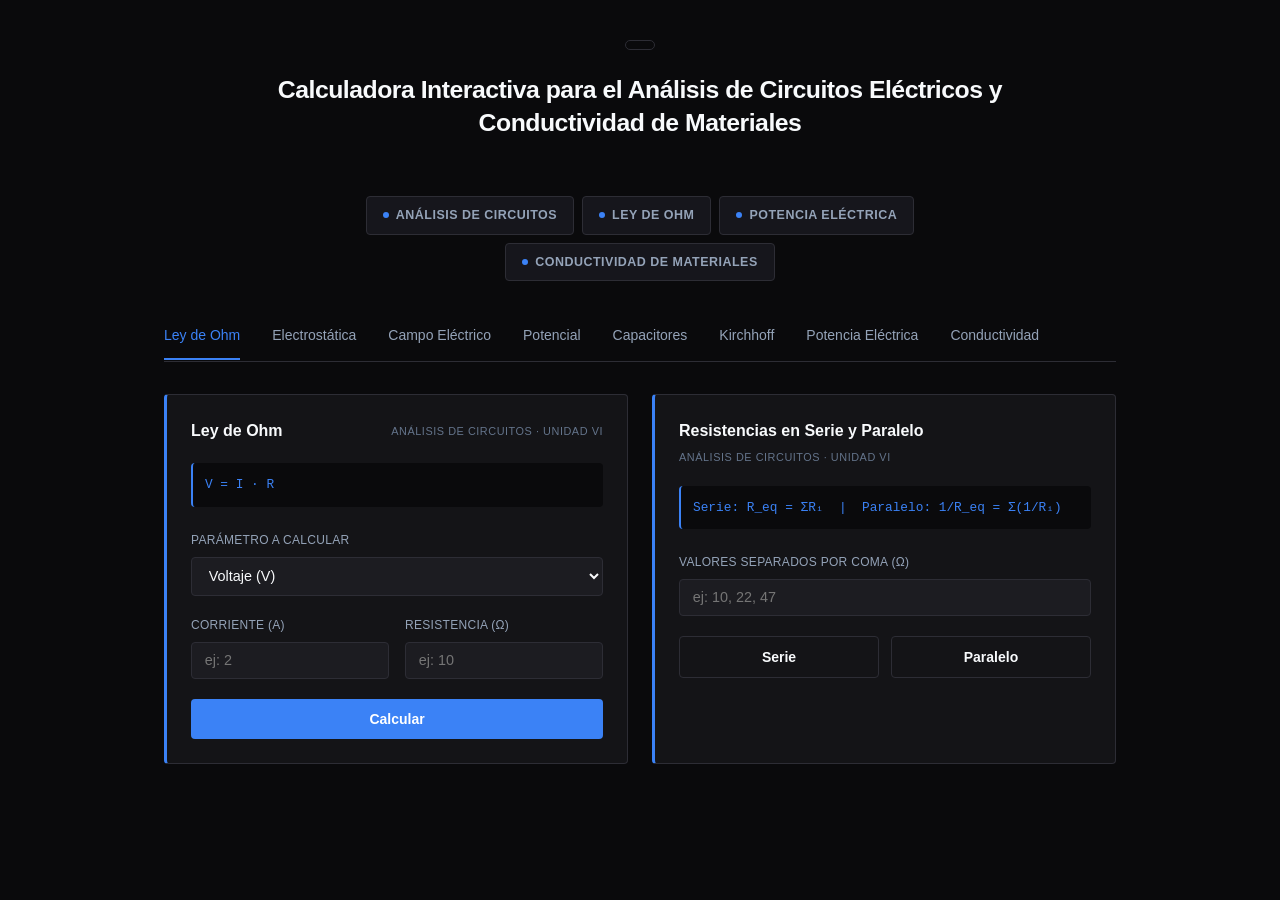
==== commit 8fd8420a: "update: latest UI changes" ====
--- a/Final-code/index.html
+++ b/Final-code/index.html
@@ -3,15 +3,14 @@
 <head>
   <meta charset="UTF-8" />
   <meta name="viewport" content="width=device-width, initial-scale=1.0" />
-  <title>Análisis de Circuitos y Conductividad — Herramienta Profesional</title>
+  <title>Calculadora Interactiva para el Análisis de Circuitos Eléctricos y Conductividad de Materiales</title>
   <style>
     :root {
-      /* Paleta de colores profesional y oscura */
       --bg-main: #0a0a0c;
       --bg-card: #141417;
       --bg-input: #1c1c21;
       --border: #2d2d35;
-      --accent: #3b82f6; /* Azul profesional */
+      --accent: #3b82f6;
       --accent-hover: #2563eb;
       --text-primary: #f8fafc;
       --text-secondary: #94a3b8;
@@ -19,7 +18,7 @@
       --success: #10b981;
       --warning: #f59e0b;
       --error: #ef4444;
-      --radius: 4px; /* Bordes más rectos para minimalismo */
+      --radius: 4px;
     }
 
     *, *::before, *::after { box-sizing: border-box; margin: 0; padding: 0; }
@@ -34,22 +33,74 @@
 
     /* ── HEADER ── */
     header {
-      padding: 3rem 1rem 2rem;
+      padding: 2.5rem 1rem 1.5rem;
       text-align: center;
-      max-width: 800px;
+      max-width: 860px;
       margin: 0 auto;
     }
 
+    .header-badge {
+      display: inline-block;
+      font-size: 0.7rem;
+      text-transform: uppercase;
+      letter-spacing: 0.08em;
+      color: var(--text-muted);
+      border: 1px solid var(--border);
+      padding: 4px 14px;
+      border-radius: 20px;
+      margin-bottom: 1rem;
+    }
+
     header h1 {
-      font-size: 1.75rem;
-      font-weight: 500;
-      letter-spacing: -0.025em;
+      font-size: clamp(1.05rem, 2.8vw, 1.55rem);
+      font-weight: 600;
+      letter-spacing: -0.02em;
+      line-height: 1.35;
       margin-bottom: 0.5rem;
     }
 
-    header p {
+
+    /* ── ACCESOS RÁPIDOS (4 secciones del banner) ── */
+    .highlight-strip {
+      display: flex;
+      flex-wrap: wrap;
+      justify-content: center;
+      gap: 8px;
+      max-width: 860px;
+      margin: 1.5rem auto 0;
+      padding: 0 1.5rem 2rem;
+    }
+
+    .hl-chip {
+      display: flex;
+      align-items: center;
+      gap: 7px;
+      background: #16161c;
+      border: 1px solid var(--border);
+      border-radius: var(--radius);
+      padding: 9px 16px;
+      font-size: 0.78rem;
+      font-weight: 600;
       color: var(--text-secondary);
-      font-size: 0.9rem;
+      cursor: pointer;
+      transition: all 0.18s;
+      text-transform: uppercase;
+      letter-spacing: 0.04em;
+      user-select: none;
+    }
+
+    .hl-chip:hover {
+      border-color: var(--accent);
+      color: var(--text-primary);
+      background: #1a1a24;
+    }
+
+    .hl-chip .dot {
+      width: 6px;
+      height: 6px;
+      border-radius: 50%;
+      background: var(--accent);
+      flex-shrink: 0;
     }
 
     /* ── LAYOUT ── */
@@ -86,23 +137,20 @@
     }
 
     .tab:hover { color: var(--text-primary); }
-    .tab.active {
-      color: var(--accent);
-      border-bottom-color: var(--accent);
-    }
+    .tab.active { color: var(--accent); border-bottom-color: var(--accent); }
 
     /* ── PANELS ── */
     .panel { display: none; }
-    .panel.active { 
+    .panel.active {
       display: grid;
       grid-template-columns: repeat(auto-fit, minmax(400px, 1fr));
       gap: 1.5rem;
-      animation: fadeIn 0.3s ease-out;
+      animation: fadeIn 0.25s ease-out;
     }
 
     @keyframes fadeIn {
       from { opacity: 0; transform: translateY(4px); }
-      to { opacity: 1; transform: translateY(0); }
+      to   { opacity: 1; transform: translateY(0); }
     }
 
     /* ── CARDS ── */
@@ -115,6 +163,10 @@
       flex-direction: column;
     }
 
+    .card.featured {
+      border-left: 3px solid var(--accent);
+    }
+
     .card h3 {
       font-size: 1rem;
       font-weight: 600;
@@ -122,10 +174,12 @@
       display: flex;
       justify-content: space-between;
       align-items: center;
+      flex-wrap: wrap;
+      gap: 6px;
     }
 
     .unit-badge {
-      font-size: 0.7rem;
+      font-size: 0.68rem;
       text-transform: uppercase;
       letter-spacing: 0.05em;
       color: var(--text-muted);
@@ -147,7 +201,7 @@
     /* ── FORM ELEMENTS ── */
     .field-group { margin-bottom: 1.25rem; }
     .field-row { display: grid; grid-template-columns: 1fr 1fr; gap: 1rem; margin-bottom: 1.25rem; }
-    
+
     label {
       display: block;
       font-size: 0.75rem;
@@ -174,7 +228,7 @@
 
     input:focus, select:focus {
       border-color: var(--accent);
-      box-shadow: 0 0 0 2px rgba(59, 130, 246, 0.1);
+      box-shadow: 0 0 0 2px rgba(59,130,246,0.1);
     }
 
     /* ── BUTTONS ── */
@@ -190,8 +244,8 @@
       transition: background 0.2s;
       width: 100%;
     }
-
     .btn:hover { background: var(--accent-hover); }
+
     .btn-secondary {
       background: transparent;
       border: 1px solid var(--border);
@@ -210,8 +264,8 @@
       border: 1px solid var(--border);
       display: none;
     }
-    .result.show { display: block; animation: fadeIn 0.3s ease-out; }
-    
+    .result.show { display: block; animation: fadeIn 0.25s ease-out; }
+
     .result-value {
       font-size: 1.5rem;
       font-weight: 600;
@@ -237,46 +291,56 @@
       border-radius: var(--radius);
     }
     .mat-name { font-size: 0.8rem; font-weight: 600; color: var(--text-secondary); margin-bottom: 0.5rem; }
-    .mat-val { font-size: 1.1rem; font-weight: 600; color: var(--text-primary); }
+    .mat-val  { font-size: 1.05rem; font-weight: 600; color: var(--text-primary); }
     .mat-unit { font-size: 0.65rem; color: var(--text-muted); }
     .mat-type { font-size: 0.65rem; margin-top: 0.5rem; font-weight: 500; }
-    
     .cond { color: var(--success); }
     .semi { color: var(--warning); }
     .ins  { color: var(--error); }
 
+
     /* ── RESPONSIVE ── */
     @media (max-width: 768px) {
-      .panel { grid-template-columns: 1fr; }
-      header h1 { font-size: 1.5rem; }
+      .panel.active { grid-template-columns: 1fr; }
+      .field-row { grid-template-columns: 1fr; }
     }
   </style>
 </head>
 <body>
 
 <header>
-  <h1>Herramienta de Análisis Eléctrico</h1>
-  <p>Cálculos de circuitos y propiedades de materiales</p>
+  <div class="header-badge"></div>
+  <h1>Calculadora Interactiva para el Análisis de Circuitos Eléctricos y Conductividad de Materiales</h1>
 </header>
 
+<!-- ACCESOS RÁPIDOS — 4 secciones del banner -->
+<div class="highlight-strip">
+  <div class="hl-chip" onclick="jumpTab('ohm')"><span class="dot"></span>Análisis de Circuitos</div>
+  <div class="hl-chip" onclick="jumpTab('ohm')"><span class="dot"></span>Ley de Ohm</div>
+  <div class="hl-chip" onclick="jumpTab('potencia')"><span class="dot"></span>Potencia Eléctrica</div>
+  <div class="hl-chip" onclick="jumpTab('materiales')"><span class="dot"></span>Conductividad de Materiales</div>
+</div>
+
 <div class="container">
+
+  <!-- TABS -->
   <div class="tabs-container">
     <div class="tabs">
       <div class="tab active" onclick="showTab('ohm',this)">Ley de Ohm</div>
-      <div class="tab" onclick="showTab('coulomb',this)">Electrostática</div>
-      <div class="tab" onclick="showTab('campo',this)">Campo Eléctrico</div>
-      <div class="tab" onclick="showTab('potencial',this)">Potencial</div>
-      <div class="tab" onclick="showTab('capacitor',this)">Capacitores</div>
-      <div class="tab" onclick="showTab('kirchhoff',this)">Kirchhoff</div>
-      <div class="tab" onclick="showTab('potencia',this)">Potencia</div>
-      <div class="tab" onclick="showTab('materiales',this)">Conductividad</div>
-    </div>
-  </div>
-
-  <!-- ═══════════════ OHM ═══════════════ -->
+      <div class="tab"        onclick="showTab('coulomb',this)">Electrostática</div>
+      <div class="tab"        onclick="showTab('campo',this)">Campo Eléctrico</div>
+      <div class="tab"        onclick="showTab('potencial',this)">Potencial</div>
+      <div class="tab"        onclick="showTab('capacitor',this)">Capacitores</div>
+      <div class="tab"        onclick="showTab('kirchhoff',this)">Kirchhoff</div>
+      <div class="tab"        onclick="showTab('potencia',this)">Potencia Eléctrica</div>
+      <div class="tab"        onclick="showTab('materiales',this)">Conductividad</div>
+    </div>
+  </div>
+
+  <!-- ═══ LEY DE OHM / ANÁLISIS DE CIRCUITOS ═══ -->
   <div class="panel active" id="panel-ohm">
-    <div class="card">
-      <h3>Cálculo de Ley de Ohm <span class="unit-badge">Unidad VI</span></h3>
+    <div class="card featured">
+      <h3>Ley de Ohm <span class="unit-badge">Análisis de Circuitos · Unidad VI</span></h3>
       <div class="formula">V = I · R</div>
       <div class="field-group">
         <label>Parámetro a calcular</label>
@@ -287,18 +351,19 @@
         </select>
       </div>
       <div class="field-row">
-        <div class="field"><label id="ohm-l1">Corriente (A)</label><input type="number" id="ohm-a" step="any"></div>
-        <div class="field"><label id="ohm-l2">Resistencia (Ω)</label><input type="number" id="ohm-b" step="any"></div>
-      </div>
-      <button class="btn" onclick="calcOhm()">Ejecutar cálculo</button>
+        <div><label id="ohm-l1">Corriente (A)</label><input type="number" id="ohm-a" step="any" placeholder="ej: 2"></div>
+        <div><label id="ohm-l2">Resistencia (Ω)</label><input type="number" id="ohm-b" step="any" placeholder="ej: 10"></div>
+      </div>
+      <button class="btn" onclick="calcOhm()">Calcular</button>
       <div class="result" id="ohm-res"><div class="result-value" id="ohm-val"></div><div class="result-label" id="ohm-lbl"></div></div>
     </div>
-    <div class="card">
-      <h3>Asociación de Resistencias <span class="unit-badge">Unidad VI</span></h3>
-      <div class="formula">R_eq (Serie) = ΣRᵢ | R_eq (Paralelo) = 1/Σ(1/Rᵢ)</div>
+
+    <div class="card featured">
+      <h3>Resistencias en Serie y Paralelo <span class="unit-badge">Análisis de Circuitos · Unidad VI</span></h3>
+      <div class="formula">Serie: R_eq = ΣRᵢ &nbsp;|&nbsp; Paralelo: 1/R_eq = Σ(1/Rᵢ)</div>
       <div class="field-group">
-        <label>Valores (separados por coma)</label>
-        <input type="text" id="res-list" placeholder="10, 22, 47">
+        <label>Valores separados por coma (Ω)</label>
+        <input type="text" id="res-list" placeholder="ej: 10, 22, 47">
       </div>
       <div class="btn-row">
         <button class="btn btn-secondary" onclick="calcSerie()">Serie</button>
@@ -308,32 +373,33 @@
     </div>
   </div>
 
-  <!-- ═══════════════ COULOMB ═══════════════ -->
+  <!-- ═══ ELECTROSTÁTICA ═══ -->
   <div class="panel" id="panel-coulomb">
     <div class="card">
       <h3>Ley de Coulomb <span class="unit-badge">Unidad I</span></h3>
       <div class="formula">F = k · |q₁ · q₂| / r²</div>
-      <div class="field-row">
-        <div class="field"><label>Carga q₁ (C)</label><input type="number" id="cou-q1" step="any"></div>
-        <div class="field"><label>Carga q₂ (C)</label><input type="number" id="cou-q2" step="any"></div>
+      <p style="font-size:0.78rem;color:var(--text-muted);margin-bottom:1rem">k = 8.99 × 10⁹ N·m²/C²</p>
+      <div class="field-row">
+        <div><label>Carga q₁ (C)</label><input type="number" id="cou-q1" step="any" placeholder="ej: 1e-6"></div>
+        <div><label>Carga q₂ (C)</label><input type="number" id="cou-q2" step="any" placeholder="ej: -2e-6"></div>
       </div>
       <div class="field-group">
         <label>Distancia r (m)</label>
-        <input type="number" id="cou-r" step="any">
-      </div>
-      <button class="btn" onclick="calcCoulomb()">Calcular fuerza</button>
+        <input type="number" id="cou-r" step="any" placeholder="ej: 0.05">
+      </div>
+      <button class="btn" onclick="calcCoulomb()">Calcular Fuerza</button>
       <div class="result" id="cou-res"><div class="result-value" id="cou-val"></div><div class="result-label" id="cou-lbl"></div></div>
     </div>
   </div>
 
-  <!-- ═══════════════ CAMPO ═══════════════ -->
+  <!-- ═══ CAMPO ELÉCTRICO ═══ -->
   <div class="panel" id="panel-campo">
     <div class="card">
-      <h3>Campo Eléctrico <span class="unit-badge">Unidad II</span></h3>
+      <h3>Campo Eléctrico — Carga Puntual <span class="unit-badge">Unidad II</span></h3>
       <div class="formula">E = k · |q| / r²</div>
       <div class="field-row">
-        <div class="field"><label>Carga fuente q (C)</label><input type="number" id="ce-q" step="any"></div>
-        <div class="field"><label>Distancia r (m)</label><input type="number" id="ce-r" step="any"></div>
+        <div><label>Carga fuente q (C)</label><input type="number" id="ce-q" step="any" placeholder="ej: 5e-9"></div>
+        <div><label>Distancia r (m)</label><input type="number" id="ce-r" step="any" placeholder="ej: 0.1"></div>
       </div>
       <button class="btn" onclick="calcCampo()">Calcular Campo</button>
       <div class="result" id="ce-res"><div class="result-value" id="ce-val"></div><div class="result-label" id="ce-lbl"></div></div>
@@ -342,41 +408,41 @@
       <h3>Aceleración en Campo Uniforme <span class="unit-badge">Unidad II</span></h3>
       <div class="formula">a = |q| · E / m</div>
       <div class="field-row">
-        <div class="field"><label>Carga q (C)</label><input type="number" id="mp-q" step="any"></div>
-        <div class="field"><label>Masa m (kg)</label><input type="number" id="mp-m" step="any"></div>
-      </div>
-      <div class="field-group"><label>Campo E (N/C)</label><input type="number" id="mp-e" step="any"></div>
-      <button class="btn" onclick="calcMovPart()">Calcular aceleración</button>
+        <div><label>Carga q (C)</label><input type="number" id="mp-q" step="any" placeholder="ej: 1.6e-19"></div>
+        <div><label>Masa m (kg)</label><input type="number" id="mp-m" step="any" placeholder="ej: 9.11e-31"></div>
+      </div>
+      <div class="field-group"><label>Campo E (N/C)</label><input type="number" id="mp-e" step="any" placeholder="ej: 1000"></div>
+      <button class="btn" onclick="calcMovPart()">Calcular Aceleración</button>
       <div class="result" id="mp-res"><div class="result-value" id="mp-val"></div><div class="result-label" id="mp-lbl"></div></div>
     </div>
   </div>
 
-  <!-- ═══════════════ POTENCIAL ═══════════════ -->
+  <!-- ═══ POTENCIAL ═══ -->
   <div class="panel" id="panel-potencial">
     <div class="card">
       <h3>Potencial Eléctrico <span class="unit-badge">Unidad IV</span></h3>
       <div class="formula">V = k · q / r</div>
       <div class="field-row">
-        <div class="field"><label>Carga q (C)</label><input type="number" id="pot-q" step="any"></div>
-        <div class="field"><label>Distancia r (m)</label><input type="number" id="pot-r" step="any"></div>
+        <div><label>Carga q (C)</label><input type="number" id="pot-q" step="any" placeholder="ej: 2e-9"></div>
+        <div><label>Distancia r (m)</label><input type="number" id="pot-r" step="any" placeholder="ej: 0.3"></div>
       </div>
       <button class="btn" onclick="calcPotencial()">Calcular V</button>
       <div class="result" id="pot-res"><div class="result-value" id="pot-val"></div><div class="result-label" id="pot-lbl"></div></div>
     </div>
     <div class="card">
-      <h3>Energía Potencial <span class="unit-badge">Unidad IV</span></h3>
+      <h3>Energía Potencial Eléctrica <span class="unit-badge">Unidad IV</span></h3>
       <div class="formula">U = k · q₁ · q₂ / r</div>
       <div class="field-row">
-        <div class="field"><label>Carga q₁ (C)</label><input type="number" id="ep-q1" step="any"></div>
-        <div class="field"><label>Carga q₂ (C)</label><input type="number" id="ep-q2" step="any"></div>
-      </div>
-      <div class="field-group"><label>Distancia r (m)</label><input type="number" id="ep-r" step="any"></div>
+        <div><label>Carga q₁ (C)</label><input type="number" id="ep-q1" step="any" placeholder="ej: 1e-9"></div>
+        <div><label>Carga q₂ (C)</label><input type="number" id="ep-q2" step="any" placeholder="ej: 1e-9"></div>
+      </div>
+      <div class="field-group"><label>Distancia r (m)</label><input type="number" id="ep-r" step="any" placeholder="ej: 0.2"></div>
       <button class="btn" onclick="calcEnergiaPot()">Calcular Energía</button>
       <div class="result" id="ep-res"><div class="result-value" id="ep-val"></div><div class="result-label" id="ep-lbl"></div></div>
     </div>
   </div>
 
-  <!-- ═══════════════ CAPACITOR ═══════════════ -->
+  <!-- ═══ CAPACITORES ═══ -->
   <div class="panel" id="panel-capacitor">
     <div class="card">
       <h3>Parámetros de Capacitancia <span class="unit-badge">Unidad V</span></h3>
@@ -390,26 +456,26 @@
         </select>
       </div>
       <div class="field-row">
-        <div class="field"><label id="cap-l1">Carga Q (C)</label><input type="number" id="cap-a" step="any"></div>
-        <div class="field"><label id="cap-l2">Voltaje V (V)</label><input type="number" id="cap-b" step="any"></div>
+        <div><label id="cap-l1">Carga Q (C)</label><input type="number" id="cap-a" step="any" placeholder="ej: 1e-6"></div>
+        <div><label id="cap-l2">Voltaje V (V)</label><input type="number" id="cap-b" step="any" placeholder="ej: 12"></div>
       </div>
       <button class="btn" onclick="calcCap()">Calcular</button>
       <div class="result" id="cap-res"><div class="result-value" id="cap-val"></div><div class="result-label" id="cap-lbl"></div></div>
     </div>
     <div class="card">
-      <h3>Energía Almacenada <span class="unit-badge">Unidad V</span></h3>
+      <h3>Energía Almacenada en Capacitor <span class="unit-badge">Unidad V</span></h3>
       <div class="formula">U = ½ · C · V²</div>
       <div class="field-row">
-        <div class="field"><label>Capacitancia C (F)</label><input type="number" id="uc-c" step="any"></div>
-        <div class="field"><label>Voltaje V (V)</label><input type="number" id="uc-v" step="any"></div>
+        <div><label>Capacitancia C (F)</label><input type="number" id="uc-c" step="any" placeholder="ej: 100e-6"></div>
+        <div><label>Voltaje V (V)</label><input type="number" id="uc-v" step="any" placeholder="ej: 12"></div>
       </div>
       <button class="btn" onclick="calcEnCap()">Calcular Energía</button>
       <div class="result" id="uc-res"><div class="result-value" id="uc-val"></div><div class="result-label" id="uc-lbl"></div></div>
     </div>
     <div class="card">
       <h3>Asociación de Capacitores <span class="unit-badge">Unidad V</span></h3>
-      <div class="formula">Serie: 1/C = Σ(1/Cᵢ) | Paralelo: C = ΣCᵢ</div>
-      <div class="field-group"><label>Valores (separados por coma)</label><input type="text" id="capn-list" placeholder="10e-6, 22e-6"></div>
+      <div class="formula">Serie: 1/C = Σ(1/Cᵢ) &nbsp;|&nbsp; Paralelo: C = ΣCᵢ</div>
+      <div class="field-group"><label>Valores separados por coma (F)</label><input type="text" id="capn-list" placeholder="ej: 10e-6, 22e-6, 47e-6"></div>
       <div class="btn-row">
         <button class="btn btn-secondary" onclick="calcCapSerie()">Serie</button>
         <button class="btn btn-secondary" onclick="calcCapPar()">Paralelo</button>
@@ -418,96 +484,98 @@
     </div>
   </div>
 
-  <!-- ═══════════════ KIRCHHOFF ═══════════════ -->
+  <!-- ═══ KIRCHHOFF ═══ -->
   <div class="panel" id="panel-kirchhoff">
     <div class="card">
-      <h3>Divisor de Voltaje <span class="unit-badge">Unidad VII</span></h3>
+      <h3>Divisor de Voltaje <span class="unit-badge">Análisis de Circuitos · Unidad VII</span></h3>
       <div class="formula">V₂ = Vs · R₂ / (R₁ + R₂)</div>
       <div class="field-row">
-        <div class="field"><label>Voltaje Vs (V)</label><input type="number" id="dv-vs" step="any"></div>
-        <div class="field"><label>R₁ (Ω)</label><input type="number" id="dv-r1" step="any"></div>
-      </div>
-      <div class="field-group"><label>R₂ (Ω)</label><input type="number" id="dv-r2" step="any"></div>
+        <div><label>Voltaje fuente Vs (V)</label><input type="number" id="dv-vs" step="any" placeholder="ej: 12"></div>
+        <div><label>R₁ (Ω)</label><input type="number" id="dv-r1" step="any" placeholder="ej: 100"></div>
+      </div>
+      <div class="field-group"><label>R₂ (Ω)</label><input type="number" id="dv-r2" step="any" placeholder="ej: 200"></div>
       <button class="btn" onclick="calcDivisor()">Calcular V₂</button>
       <div class="result" id="dv-res"><div class="result-value" id="dv-val"></div><div class="result-label" id="dv-lbl"></div></div>
     </div>
     <div class="card">
-      <h3>Leyes de Kirchhoff (Lazo Simple) <span class="unit-badge">Unidad VII</span></h3>
-      <div class="formula">ΣV = 0 → I = FEM / ΣR</div>
-      <div class="field-row">
-        <div class="field"><label>FEM (V)</label><input type="number" id="kv-fem" step="any"></div>
-        <div class="field"><label>R₁ (Ω)</label><input type="number" id="kv-r1" step="any"></div>
-      </div>
-      <div class="field-group"><label>R₂ (Ω)</label><input type="number" id="kv-r2" step="any"></div>
+      <h3>Leyes de Kirchhoff — Lazo Simple <span class="unit-badge">Análisis de Circuitos · Unidad VII</span></h3>
+      <div class="formula">ΣV = 0 &nbsp;→&nbsp; I = FEM / (R₁ + R₂)</div>
+      <div class="field-row">
+        <div><label>FEM / Fuente (V)</label><input type="number" id="kv-fem" step="any" placeholder="ej: 9"></div>
+        <div><label>R₁ (Ω)</label><input type="number" id="kv-r1" step="any" placeholder="ej: 100"></div>
+      </div>
+      <div class="field-group"><label>R₂ (Ω)</label><input type="number" id="kv-r2" step="any" placeholder="ej: 200"></div>
       <button class="btn" onclick="calcKVL()">Calcular Circuito</button>
       <div class="result" id="kv-res"><div class="result-value" id="kv-val"></div><div class="result-label" id="kv-lbl"></div></div>
     </div>
   </div>
 
-  <!-- ═══════════════ POTENCIA ═══════════════ -->
+  <!-- ═══ POTENCIA ELÉCTRICA ═══ -->
   <div class="panel" id="panel-potencia">
-    <div class="card">
+    <div class="card featured">
       <h3>Potencia Eléctrica <span class="unit-badge">Unidad VI</span></h3>
-      <div class="formula">P = V · I | P = I² · R | P = V² / R</div>
+      <div class="formula">P = V · I &nbsp;|&nbsp; P = I² · R &nbsp;|&nbsp; P = V² / R</div>
       <div class="field-group">
         <label>Modo de cálculo</label>
         <select id="pw-mode" onchange="updatePwLabels(); resetR('pw-res')">
-          <option value="VI">Voltaje y Corriente</option>
-          <option value="IR">Corriente y Resistencia</option>
-          <option value="VR">Voltaje y Resistencia</option>
+          <option value="VI">Voltaje y Corriente → P</option>
+          <option value="IR">Corriente y Resistencia → P</option>
+          <option value="VR">Voltaje y Resistencia → P</option>
         </select>
       </div>
       <div class="field-row">
-        <div class="field"><label id="pw-l1">Voltaje V (V)</label><input type="number" id="pw-a" step="any"></div>
-        <div class="field"><label id="pw-l2">Corriente I (A)</label><input type="number" id="pw-b" step="any"></div>
+        <div><label id="pw-l1">Voltaje V (V)</label><input type="number" id="pw-a" step="any" placeholder="ej: 120"></div>
+        <div><label id="pw-l2">Corriente I (A)</label><input type="number" id="pw-b" step="any" placeholder="ej: 2"></div>
       </div>
       <button class="btn" onclick="calcPotencia()">Calcular Potencia</button>
       <div class="result" id="pw-res"><div class="result-value" id="pw-val"></div><div class="result-label" id="pw-lbl"></div></div>
     </div>
-    <div class="card">
-      <h3>Efecto Joule (Calor) <span class="unit-badge">Unidad VI</span></h3>
+    <div class="card featured">
+      <h3>Efecto Joule — Calor Disipado <span class="unit-badge">Unidad VI</span></h3>
       <div class="formula">Q = I² · R · t</div>
       <div class="field-row">
-        <div class="field"><label>Corriente I (A)</label><input type="number" id="j-i" step="any"></div>
-        <div class="field"><label>Resistencia R (Ω)</label><input type="number" id="j-r" step="any"></div>
-      </div>
-      <div class="field-group"><label>Tiempo t (s)</label><input type="number" id="j-t" step="any"></div>
+        <div><label>Corriente I (A)</label><input type="number" id="j-i" step="any" placeholder="ej: 3"></div>
+        <div><label>Resistencia R (Ω)</label><input type="number" id="j-r" step="any" placeholder="ej: 10"></div>
+      </div>
+      <div class="field-group"><label>Tiempo t (s)</label><input type="number" id="j-t" step="any" placeholder="ej: 60"></div>
       <button class="btn" onclick="calcJoule()">Calcular Calor</button>
       <div class="result" id="j-res"><div class="result-value" id="j-val"></div><div class="result-label" id="j-lbl"></div></div>
     </div>
   </div>
 
-  <!-- ═══════════════ MATERIALES ═══════════════ -->
+  <!-- ═══ CONDUCTIVIDAD DE MATERIALES ═══ -->
   <div class="panel" id="panel-materiales">
-    <div class="card">
-      <h3>Conductividad de Materiales <span class="unit-badge">Propiedades</span></h3>
+    <div class="card featured">
+      <h3>Conductividad Eléctrica de Materiales <span class="unit-badge">Unidades I · III · VI</span></h3>
       <div class="mat-grid">
-        <div class="mat-card"><div class="mat-name">Cobre</div><div class="mat-val">5.96e7</div><div class="mat-unit">S/m</div><div class="mat-type cond">Conductor</div></div>
-        <div class="mat-card"><div class="mat-name">Aluminio</div><div class="mat-val">3.77e7</div><div class="mat-unit">S/m</div><div class="mat-type cond">Conductor</div></div>
-        <div class="mat-card"><div class="mat-name">Hierro</div><div class="mat-val">1.00e7</div><div class="mat-unit">S/m</div><div class="mat-type cond">Conductor</div></div>
-        <div class="mat-card"><div class="mat-name">Silicio</div><div class="mat-val">~1e3</div><div class="mat-unit">S/m</div><div class="mat-type semi">Semiconductor</div></div>
-        <div class="mat-card"><div class="mat-name">Agua Sal</div><div class="mat-val">~21.4</div><div class="mat-unit">S/m</div><div class="mat-type semi">Iónico</div></div>
-        <div class="mat-card"><div class="mat-name">Vidrio</div><div class="mat-val">~1e-12</div><div class="mat-unit">S/m</div><div class="mat-type ins">Aislante</div></div>
-      </div>
-    </div>
-    <div class="card">
-      <h3>Resistencia por Geometría <span class="unit-badge">Unidad VI</span></h3>
+        <div class="mat-card"><div class="mat-name">Cobre</div><div class="mat-val">5.96×10⁷</div><div class="mat-unit">S/m</div><div class="mat-type cond">Conductor</div></div>
+        <div class="mat-card"><div class="mat-name">Aluminio</div><div class="mat-val">3.77×10⁷</div><div class="mat-unit">S/m</div><div class="mat-type cond">Conductor</div></div>
+        <div class="mat-card"><div class="mat-name">Hierro</div><div class="mat-val">1.00×10⁷</div><div class="mat-unit">S/m</div><div class="mat-type cond">Conductor</div></div>
+        <div class="mat-card"><div class="mat-name">Silicio</div><div class="mat-val">~1×10³</div><div class="mat-unit">S/m</div><div class="mat-type semi">Semiconductor</div></div>
+        <div class="mat-card"><div class="mat-name">Agua con sal</div><div class="mat-val">~21.4</div><div class="mat-unit">S/m</div><div class="mat-type semi">Conductor iónico</div></div>
+        <div class="mat-card"><div class="mat-name">Agua destilada</div><div class="mat-val">~5.5×10⁻⁶</div><div class="mat-unit">S/m</div><div class="mat-type ins">Muy baja cond.</div></div>
+        <div class="mat-card"><div class="mat-name">Vidrio</div><div class="mat-val">~10⁻¹²</div><div class="mat-unit">S/m</div><div class="mat-type ins">Aislador</div></div>
+        <div class="mat-card"><div class="mat-name">Caucho</div><div class="mat-val">~10⁻¹⁵</div><div class="mat-unit">S/m</div><div class="mat-type ins">Aislador</div></div>
+      </div>
+    </div>
+    <div class="card featured">
+      <h3>Resistencia por Geometría del Conductor <span class="unit-badge">Unidad VI</span></h3>
       <div class="formula">R = ρ · L / A</div>
       <div class="field-row">
-        <div class="field">
+        <div>
           <label>Material</label>
           <select id="mat-sel" onchange="setRho()">
-            <option value="1.68e-8">Cobre</option>
-            <option value="2.65e-8">Aluminio</option>
-            <option value="1e-7">Hierro</option>
+            <option value="1.68e-8">Cobre (ρ = 1.68×10⁻⁸ Ω·m)</option>
+            <option value="2.65e-8">Aluminio (ρ = 2.65×10⁻⁸ Ω·m)</option>
+            <option value="1e-7">Hierro (ρ = 1×10⁻⁷ Ω·m)</option>
             <option value="custom">Personalizado</option>
           </select>
         </div>
-        <div class="field"><label>Resistividad ρ (Ω·m)</label><input type="number" id="rho-val" value="1.68e-8" step="any"></div>
-      </div>
-      <div class="field-row">
-        <div class="field"><label>Longitud L (m)</label><input type="number" id="rho-l" step="any"></div>
-        <div class="field"><label>Área A (m²)</label><input type="number" id="rho-a" step="any"></div>
+        <div><label>Resistividad ρ (Ω·m)</label><input type="number" id="rho-val" value="1.68e-8" step="any"></div>
+      </div>
+      <div class="field-row">
+        <div><label>Longitud L (m)</label><input type="number" id="rho-l" step="any" placeholder="ej: 10"></div>
+        <div><label>Área A (m²)</label><input type="number" id="rho-a" step="any" placeholder="ej: 1e-6"></div>
       </div>
       <button class="btn" onclick="calcResistividad()">Calcular R</button>
       <div class="result" id="rho-res"><div class="result-value" id="rho-val2"></div><div class="result-label" id="rho-lbl"></div></div>
@@ -526,6 +594,13 @@
     el.classList.add('active');
   }
 
+  function jumpTab(id) {
+    const map = { ohm: 0, potencia: 6, materiales: 7 };
+    const tabs = document.querySelectorAll('.tab');
+    if (tabs[map[id]]) tabs[map[id]].click();
+    document.querySelector('.container').scrollIntoView({ behavior: 'smooth' });
+  }
+
   function resetR(id) { document.getElementById(id).classList.remove('show'); }
 
   function fmt(n) {
@@ -543,39 +618,37 @@
   function getNum(id) { return parseFloat(document.getElementById(id).value); }
   function getStr(id) { return document.getElementById(id).value; }
 
-  // ── ACTUALIZACIÓN DE ETIQUETAS DINÁMICAS ──
   function updateOhmLabels() {
     const t = getStr('ohm-target');
     const l1 = document.getElementById('ohm-l1'), l2 = document.getElementById('ohm-l2');
-    if (t === 'V') { l1.innerText = 'Corriente (A)'; l2.innerText = 'Resistencia (Ω)'; }
-    else if (t === 'I') { l1.innerText = 'Voltaje (V)'; l2.innerText = 'Resistencia (Ω)'; }
-    else { l1.innerText = 'Voltaje (V)'; l2.innerText = 'Corriente (A)'; }
+    if (t === 'V') { l1.textContent = 'Corriente (A)'; l2.textContent = 'Resistencia (Ω)'; }
+    else if (t === 'I') { l1.textContent = 'Voltaje (V)'; l2.textContent = 'Resistencia (Ω)'; }
+    else { l1.textContent = 'Voltaje (V)'; l2.textContent = 'Corriente (A)'; }
   }
 
   function updateCapLabels() {
     const t = getStr('cap-target');
     const l1 = document.getElementById('cap-l1'), l2 = document.getElementById('cap-l2');
-    if (t === 'C') { l1.innerText = 'Carga Q (C)'; l2.innerText = 'Voltaje V (V)'; }
-    else if (t === 'Q') { l1.innerText = 'Capacitancia C (F)'; l2.innerText = 'Voltaje V (V)'; }
-    else { l1.innerText = 'Carga Q (C)'; l2.innerText = 'Capacitancia C (F)'; }
+    if (t === 'C') { l1.textContent = 'Carga Q (C)'; l2.textContent = 'Voltaje V (V)'; }
+    else if (t === 'Q') { l1.textContent = 'Capacitancia C (F)'; l2.textContent = 'Voltaje V (V)'; }
+    else { l1.textContent = 'Carga Q (C)'; l2.textContent = 'Capacitancia C (F)'; }
   }
 
   function updatePwLabels() {
     const m = getStr('pw-mode');
     const l1 = document.getElementById('pw-l1'), l2 = document.getElementById('pw-l2');
-    if (m === 'VI') { l1.innerText = 'Voltaje V (V)'; l2.innerText = 'Corriente I (A)'; }
-    else if (m === 'IR') { l1.innerText = 'Corriente I (A)'; l2.innerText = 'Resistencia R (Ω)'; }
-    else { l1.innerText = 'Voltaje V (V)'; l2.innerText = 'Resistencia R (Ω)'; }
-  }
-
-  // ── LOGICA DE CÁLCULO ──
+    if (m === 'VI') { l1.textContent = 'Voltaje V (V)'; l2.textContent = 'Corriente I (A)'; }
+    else if (m === 'IR') { l1.textContent = 'Corriente I (A)'; l2.textContent = 'Resistencia R (Ω)'; }
+    else { l1.textContent = 'Voltaje V (V)'; l2.textContent = 'Resistencia R (Ω)'; }
+  }
+
   function calcOhm() {
     const t = getStr('ohm-target'), a = getNum('ohm-a'), b = getNum('ohm-b');
     if (isNaN(a) || isNaN(b)) return;
     let res, unit, formula;
-    if (t === 'V') { res = a * b; unit = 'V'; formula = `V = ${fmt(a)}A × ${fmt(b)}Ω`; }
-    else if (t === 'I') { res = a / b; unit = 'A'; formula = `I = ${fmt(a)}V / ${fmt(b)}Ω`; }
-    else { res = a / b; unit = 'Ω'; formula = `R = ${fmt(a)}V / ${fmt(b)}A`; }
+    if (t === 'V') { res = a * b; unit = 'V'; formula = `V = ${fmt(a)} A × ${fmt(b)} Ω`; }
+    else if (t === 'I') { res = a / b; unit = 'A'; formula = `I = ${fmt(a)} V ÷ ${fmt(b)} Ω`; }
+    else { res = a / b; unit = 'Ω'; formula = `R = ${fmt(a)} V ÷ ${fmt(b)} A`; }
     setResult('ohm-res','ohm-val','ohm-lbl', fmt(res) + ' ' + unit, formula);
   }
 
@@ -586,48 +659,49 @@
   function calcSerie() {
     const v = parseList('res-list'); if (!v.length) return;
     const r = v.reduce((a, b) => a + b, 0);
-    setResult('res-res','res-val','res-lbl', fmt(r) + ' Ω', `R_eq = ΣR = ${v.join(' + ')}`);
+    setResult('res-res','res-val','res-lbl', fmt(r) + ' Ω', `R_eq = ${v.join(' + ')} = ${fmt(r)} Ω`);
   }
 
   function calcParalelo() {
     const v = parseList('res-list'); if (!v.length) return;
     const r = 1 / v.reduce((a, b) => a + 1/b, 0);
-    setResult('res-res','res-val','res-lbl', fmt(r) + ' Ω', `R_eq = 1 / Σ(1/R)`);
+    setResult('res-res','res-val','res-lbl', fmt(r) + ' Ω', `R_eq (paralelo) = ${fmt(r)} Ω`);
   }
 
   function calcCoulomb() {
     const q1 = getNum('cou-q1'), q2 = getNum('cou-q2'), r = getNum('cou-r');
     if (isNaN(q1) || isNaN(q2) || isNaN(r) || r <= 0) return;
     const F = K * Math.abs(q1 * q2) / (r * r);
-    setResult('cou-res','cou-val','cou-lbl', fmt(F) + ' N', `F = k|q₁q₂|/r² | ${q1*q2 > 0 ? 'Repulsión' : 'Atracción'}`);
+    setResult('cou-res','cou-val','cou-lbl', fmt(F) + ' N',
+      `F = k|q₁q₂|/r²  →  ${q1*q2 > 0 ? 'Repulsión' : 'Atracción'}`);
   }
 
   function calcCampo() {
     const q = getNum('ce-q'), r = getNum('ce-r');
     if (isNaN(q) || isNaN(r) || r <= 0) return;
     const E = K * Math.abs(q) / (r * r);
-    setResult('ce-res','ce-val','ce-lbl', fmt(E) + ' N/C', `E = k|q|/r²`);
+    setResult('ce-res','ce-val','ce-lbl', fmt(E) + ' N/C', `E = k|q|/r² = ${fmt(E)} N/C`);
   }
 
   function calcMovPart() {
     const q = getNum('mp-q'), m = getNum('mp-m'), e = getNum('mp-e');
     if (isNaN(q) || isNaN(m) || isNaN(e) || m <= 0) return;
     const a = Math.abs(q) * e / m;
-    setResult('mp-res','mp-val','mp-lbl', fmt(a) + ' m/s²', `a = |q|E/m`);
+    setResult('mp-res','mp-val','mp-lbl', fmt(a) + ' m/s²', `a = |q|E/m = ${fmt(a)} m/s²`);
   }
 
   function calcPotencial() {
     const q = getNum('pot-q'), r = getNum('pot-r');
     if (isNaN(q) || isNaN(r) || r <= 0) return;
     const V = K * q / r;
-    setResult('pot-res','pot-val','pot-lbl', fmt(V) + ' V', `V = kq/r`);
+    setResult('pot-res','pot-val','pot-lbl', fmt(V) + ' V', `V = kq/r = ${fmt(V)} V`);
   }
 
   function calcEnergiaPot() {
     const q1 = getNum('ep-q1'), q2 = getNum('ep-q2'), r = getNum('ep-r');
     if (isNaN(q1) || isNaN(q2) || isNaN(r) || r <= 0) return;
     const U = K * q1 * q2 / r;
-    setResult('ep-res','ep-val','ep-lbl', fmt(U) + ' J', `U = kq₁q₂/r`);
+    setResult('ep-res','ep-val','ep-lbl', fmt(U) + ' J', `U = kq₁q₂/r = ${fmt(U)} J`);
   }
 
   function calcCap() {
@@ -637,40 +711,42 @@
     if (t === 'C') { res = a / b; unit = 'F'; }
     else if (t === 'Q') { res = a * b; unit = 'C'; }
     else { res = a / b; unit = 'V'; }
-    setResult('cap-res','cap-val','cap-lbl', fmt(res) + ' ' + unit, `C = Q/V → Resultado: ${fmt(res)}${unit}`);
+    setResult('cap-res','cap-val','cap-lbl', fmt(res) + ' ' + unit, `Resultado: ${fmt(res)} ${unit}`);
   }
 
   function calcEnCap() {
     const c = getNum('uc-c'), v = getNum('uc-v');
     if (isNaN(c) || isNaN(v)) return;
     const U = 0.5 * c * v * v;
-    setResult('uc-res','uc-val','uc-lbl', fmt(U) + ' J', `U = ½CV²`);
+    setResult('uc-res','uc-val','uc-lbl', fmt(U) + ' J', `U = ½CV² = ${fmt(U)} J`);
   }
 
   function calcCapSerie() {
     const v = parseList('capn-list'); if (!v.length) return;
     const c = 1 / v.reduce((a, b) => a + 1/b, 0);
-    setResult('capn-res','capn-val','capn-lbl', fmt(c) + ' F', `C_eq = 1/Σ(1/C)`);
+    setResult('capn-res','capn-val','capn-lbl', fmt(c) + ' F', `C_eq (serie) = ${fmt(c)} F`);
   }
 
   function calcCapPar() {
     const v = parseList('capn-list'); if (!v.length) return;
     const c = v.reduce((a, b) => a + b, 0);
-    setResult('capn-res','capn-val','capn-lbl', fmt(c) + ' F', `C_eq = ΣC`);
+    setResult('capn-res','capn-val','capn-lbl', fmt(c) + ' F', `C_eq (paralelo) = ${fmt(c)} F`);
   }
 
   function calcDivisor() {
     const vs = getNum('dv-vs'), r1 = getNum('dv-r1'), r2 = getNum('dv-r2');
     if (isNaN(vs) || isNaN(r1) || isNaN(r2) || r1+r2 === 0) return;
     const v2 = vs * r2 / (r1 + r2);
-    setResult('dv-res','dv-val','dv-lbl', fmt(v2) + ' V', `V₂ = Vs·R₂/(R₁+R₂)`);
+    setResult('dv-res','dv-val','dv-lbl', fmt(v2) + ' V',
+      `V₂ = ${fmt(vs)} × ${fmt(r2)} / (${fmt(r1)}+${fmt(r2)}) = ${fmt(v2)} V`);
   }
 
   function calcKVL() {
     const fem = getNum('kv-fem'), r1 = getNum('kv-r1'), r2 = getNum('kv-r2');
     if (isNaN(fem) || isNaN(r1) || isNaN(r2) || r1+r2 === 0) return;
     const I = fem / (r1 + r2);
-    setResult('kv-res','kv-val','kv-lbl', `I = ${fmt(I)} A`, `V_R1 = ${fmt(I*r1)}V | V_R2 = ${fmt(I*r2)}V`);
+    setResult('kv-res','kv-val','kv-lbl', `I = ${fmt(I)} A`,
+      `V_R1 = ${fmt(I*r1)} V  |  V_R2 = ${fmt(I*r2)} V  |  Σ = ${fmt(I*(r1+r2))} V`);
   }
 
   function calcPotencia() {
@@ -687,7 +763,7 @@
     const i = getNum('j-i'), r = getNum('j-r'), t = getNum('j-t');
     if (isNaN(i) || isNaN(r) || isNaN(t)) return;
     const q = i * i * r * t;
-    setResult('j-res','j-val','j-lbl', fmt(q) + ' J', `Q = I²Rt`);
+    setResult('j-res','j-val','j-lbl', fmt(q) + ' J', `Q = I²Rt = ${fmt(q)} J`);
   }
 
   function setRho() {
@@ -699,7 +775,8 @@
     const rho = getNum('rho-val'), l = getNum('rho-l'), a = getNum('rho-a');
     if (isNaN(rho) || isNaN(l) || isNaN(a) || a <= 0) return;
     const R = rho * l / a;
-    setResult('rho-res','rho-val2','rho-lbl', fmt(R) + ' Ω', `R = ρL/A`);
+    setResult('rho-res','rho-val2','rho-lbl', fmt(R) + ' Ω',
+      `R = ρL/A = ${fmt(rho)} × ${fmt(l)} / ${fmt(a)} = ${fmt(R)} Ω`);
   }
 </script>
 </body>
